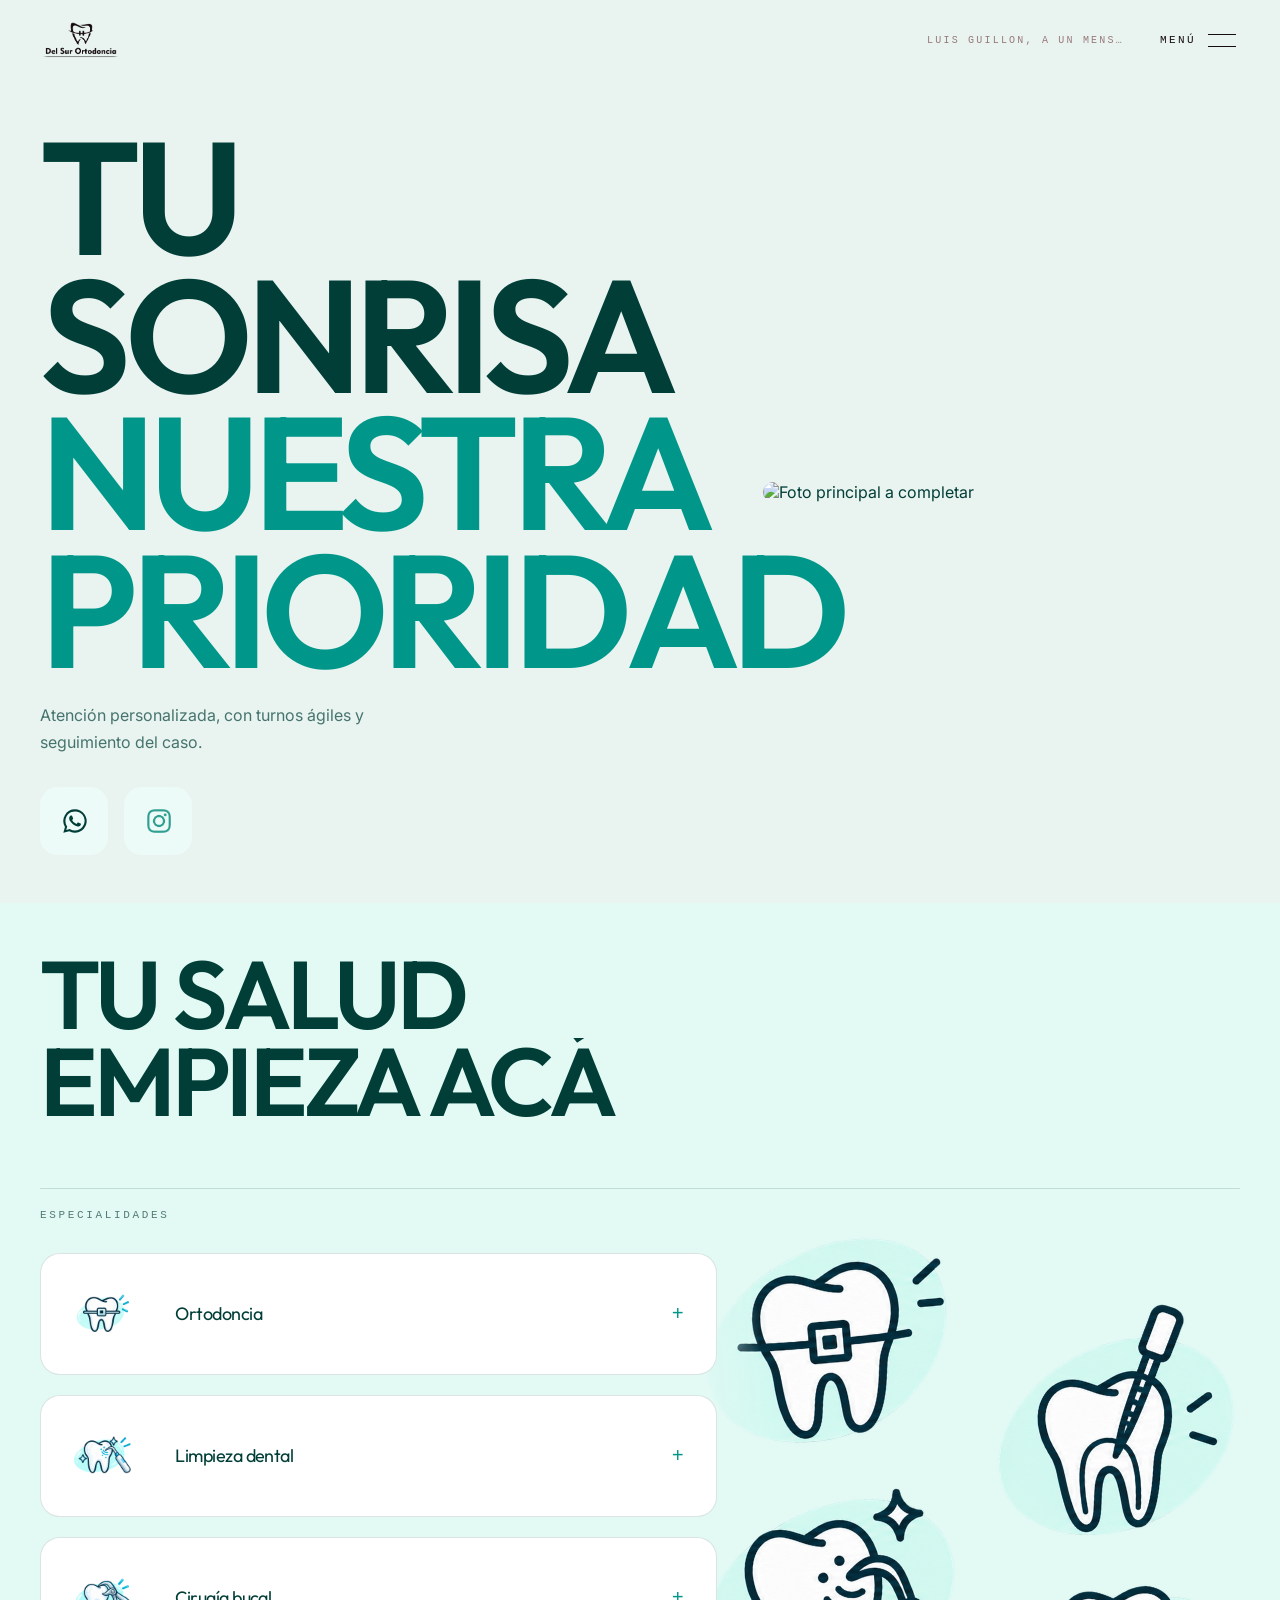
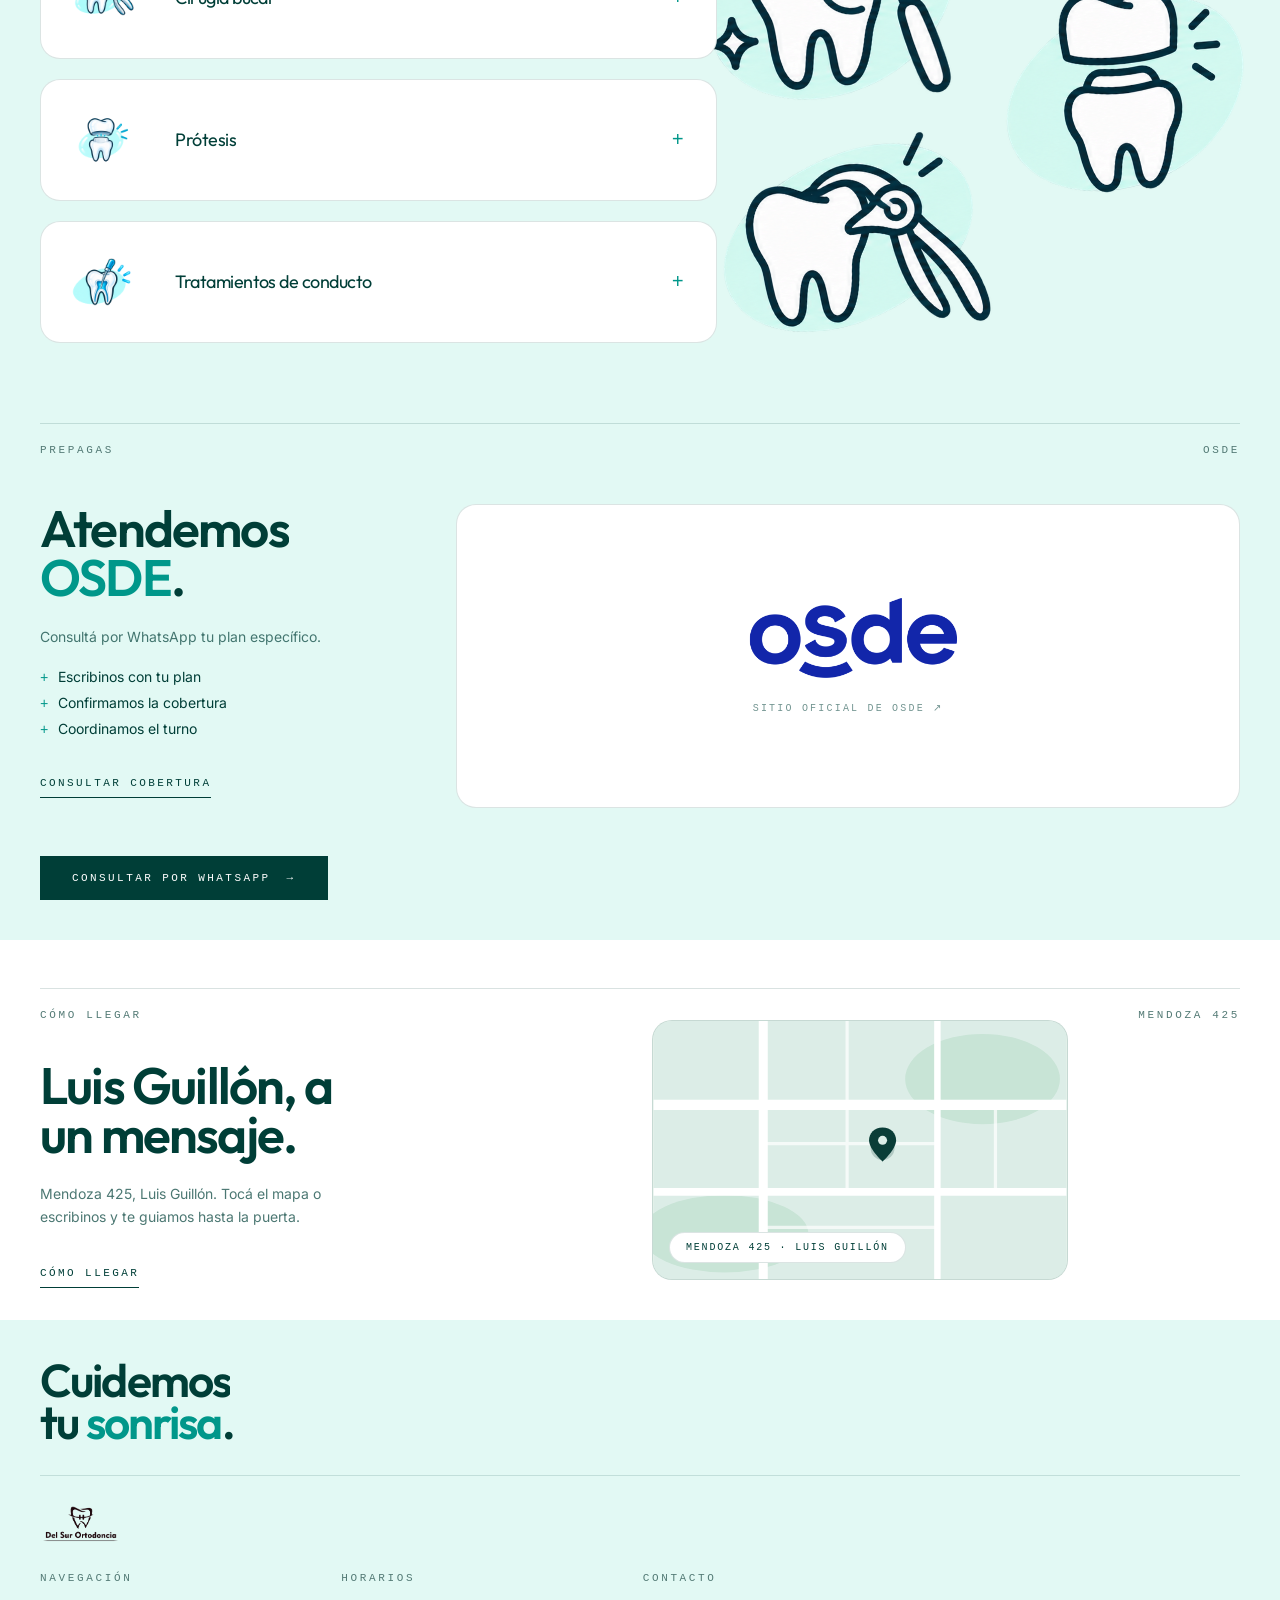
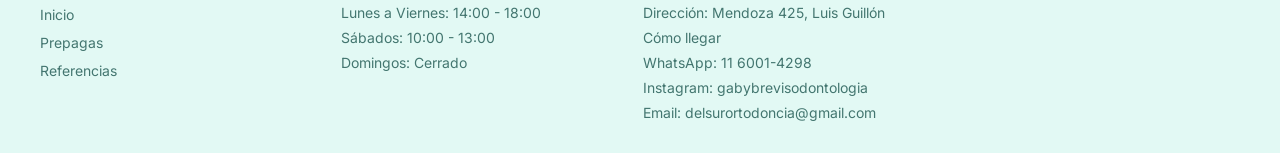
==== index.html @ 05bff057 "Celu" ====
<!doctype html>
<html lang="es">

<head>
  <meta charset="utf-8" />
  <meta name="viewport" content="width=device-width, initial-scale=1" />
  <title>Del Sur Ortodoncia — Centro odontológico</title>
  <meta name="description"
    content="Del Sur Ortodoncia: tratamientos, consultorio propio y turnos por WhatsApp. Atención con tiempos reales y seguimiento del caso." />
  <meta name="author" content="Del Sur Ortodoncia" />
  <meta property="og:type" content="website" />
  <meta property="og:title" content="Del Sur Ortodoncia — Centro odontológico" />
  <meta property="og:description"
    content="Del Sur Ortodoncia: tratamientos, consultorio propio y turnos por WhatsApp. Atención con tiempos reales y seguimiento del caso." />
  <meta name="twitter:card" content="summary_large_image" />
  <link rel="icon" href="favicon.ico" />
  <link rel="preconnect" href="https://fonts.googleapis.com" />
  <link rel="preconnect" href="https://fonts.gstatic.com" crossorigin />
  <link rel="stylesheet"
    href="https://fonts.googleapis.com/css2?family=Outfit:wght@400;500;600;700&family=Inter:wght@400;500&display=swap" />
  <link rel="stylesheet" href="css/base.css?v=6" />
  <link rel="stylesheet" href="css/utils.css" />
  <link rel="stylesheet" href="css/efectos.css" />
</head>

<body class="pagina-inicio">
  <div class="cortina" aria-hidden="true"></div>
  <header class="cabecera">
    <div class="contenedor">
      <a class="marca" href="index.html" aria-label="Inicio">
        <img src="logo.png" alt="Del Sur Ortodoncia"
          style="max-height: 48px; width: auto; max-width: 100%; object-fit: contain; mix-blend-mode: difference;">
      </a>
      <div class="cabecera-derecha">
        <span data-magnetic="0.35">
          <button type="button" class="boton-menu" data-menu-btn aria-expanded="false" aria-label="Abrir menú">
            <span data-menu-label>Menú</span>
            <span class="icono-menu" aria-hidden="true"><span></span><span></span></span>
          </button>
        </span>
      </div>
    </div>
  </header>

  <div class="menu">
    <div class="contenedor">
      <nav class="menu-lista">
        <span class="menu-fila"><a class="menu-enlace activo" href="index.html"><span class="menu-numero">1</span><span
              class="menu-texto titulo-grande">Inicio</span></a></span>
        <span class="menu-fila"><a class="menu-enlace" href="prepagas.html"><span class="menu-numero">2</span><span
              class="menu-texto titulo-grande">Prepagas</span></a></span>
        <span class="menu-fila"><a class="menu-enlace" href="referencias.html"><span class="menu-numero">3</span><span
              class="menu-texto titulo-grande">Referencias</span></a></span>
      </nav>
      <div class="menu-info">
        <p class="fuente-texto parrafo-chico opacidad-60" style="max-width:20rem">Del Sur Ortodoncia, atención
          odontológica y seguimiento del caso.</p>
        <p class="texto-mono-10 mayusculas opacidad-60" style="line-height:2">Dirección: Mendoza 425, Luis
          Guillón</p>
      </div>
    </div>
  </div>

  <main>
    <section class="fondo-claro relativo oculto-desborde relleno-arriba-32 relleno-abajo-24">
      <div class="contenedor">
        <div class="grilla espacio-10 med-columnas-12 peq-ac">
          <div class="med-cs-6" data-reveal data-delay="0.15">
            <h1 class="titulo-xl mayusculas">
              Tu sonrisa<br>
              <span class="texto-verde">nuestra prioridad</span>
            </h1>
            <p class="fuente-texto parrafo opacidad-70 margen-arriba-6" style="max-width:38ch">
              Atención personalizada, con turnos ágiles y seguimiento del caso.
            </p>
            <div class="margen-arriba-8 flexible espacio-4 peq-fila">
              <span>
                <a class="boton-icono"
                  href="https://wa.me/5491160014298?text=%C2%A1Hola%21%20Quiero%20pedir%20un%20turno." target="_blank"
                  rel="noopener noreferrer" aria-label="Turno por WhatsApp" data-tipeo="Turno por WhatsApp">
                  <span class="icono-wa" aria-hidden="true"><svg viewBox="0 0 24 24" aria-hidden="true">
                      <path
                        d="M12 2a10 10 0 0 0-8.6 15.1L2 22l5.05-1.32A10 10 0 1 0 12 2Zm0 18.2a8.2 8.2 0 0 1-4.18-1.15l-.3-.18-3 .79.8-2.93-.2-.3A8.2 8.2 0 1 1 12 20.2Zm4.59-6.15c-.25-.13-1.47-.72-1.7-.81-.23-.08-.4-.12-.56.13-.17.25-.64.81-.79.97-.14.17-.29.19-.54.06-.25-.12-1.05-.39-2-1.23-.74-.66-1.24-1.47-1.38-1.72-.15-.25-.02-.38.11-.51.11-.11.25-.29.38-.43.12-.15.16-.25.25-.42.08-.17.04-.31-.02-.43-.06-.13-.56-1.35-.77-1.85-.2-.48-.41-.42-.56-.43h-.48c-.17 0-.43.06-.66.31-.23.25-.87.85-.87 2.07 0 1.22.89 2.4 1.01 2.56.13.17 1.75 2.67 4.23 3.74.59.26 1.05.41 1.41.52.59.19 1.13.16 1.56.1.47-.07 1.47-.6 1.67-1.18.21-.58.21-1.07.14-1.18-.06-.1-.23-.16-.48-.29Z" />
                    </svg></span>
                  <span class="tipeo" aria-hidden="true"></span>
                </a>
              </span>
              <span>
                <a class="boton-icono boton-icono-claro" href="https://www.instagram.com/gabybrevisodontologia/"
                  target="_blank" rel="noopener noreferrer" aria-label="Ir a Instagram" data-tipeo="Ir a Instagram">
                  <img src="instagram.png" alt="" aria-hidden="true" width="32" height="32">
                  <span class="tipeo" aria-hidden="true"></span>
                </a>
              </span>
              <div class="botones-mobile">
                <a class="boton-mobile boton-mobile-solido"
                  href="https://wa.me/5491160014298?text=%C2%A1Hola%21%20Quiero%20pedir%20un%20turno." target="_blank"
                  rel="noopener noreferrer">Pedir turno por WhatsApp</a>
                <a class="boton-mobile boton-mobile-borde" href="https://www.instagram.com/gabybrevisodontologia/"
                  target="_blank" rel="noopener noreferrer">Ir a Instagram</a>
              </div>
            </div>
          </div>
          <div class="med-cs-5 med-ci-8" data-reveal data-delay="0.4">
            <img src="referencia1 - copia.jpg" alt="Foto principal a completar"
              style="width: 100%; border-radius: 20px; object-fit: cover;">
          </div>
        </div>
      </div>
    </section>


    <section id="pedir-turno" class="fondo-celeste relleno-abajo-4 relleno-arriba-20 med-ra-24 med-rb-8">
      <div class="contenedor">
        <h2 class="titulo-grande mayusculas" data-split data-delay="0.1" data-trigger="load"><span
            class="linea-mascara"><span data-line-inner>Tu salud</span></span><span class="linea-mascara"><span
              data-line-inner>empieza acá</span></span></h2>
        <div class="margen-arriba-16">
          <div class="cabecera-seccion">
            <span class="etiqueta">Especialidades</span>
          </div>
          <div class="envoltura-especialidades">
            <div class="grilla-tarjetas margen-arriba-8 med-columnas-1">
              <div class="tarjeta relleno-6" data-acordeon>
                <img class="icono-especialidad" src="especialidades/ortodoncia/ortodoncia.png" alt="Icono de ortodoncia" loading="lazy">
                <div class="contenido-especialidad">
                <div class="acordeon-cabeza">
                  <a href="https://wa.me/5491160014298?text=%C2%A1Hola%21%20Quiero%20pedir%20un%20turno%20por%20Ortodoncia."
                    target="_blank" rel="noopener noreferrer" class="fuente-titulo texto-grande"
                    style="text-decoration: none; color: inherit; flex-grow: 1;">Ortodoncia</a>
                  <button type="button" data-acordeon-btn aria-expanded="false"
                    style="background:none; border:none; padding:1rem; margin-right:-0.5rem; cursor:pointer;">
                    <span class="acordeon-signo" aria-hidden="true" style="font-size: 1.25rem;">+</span>
                  </button>
                </div>
                <div data-acordeon-cuerpo>
                  <p class="margen-arriba-2 fuente-texto parrafo-chico opacidad-60">Corrección de la posición dentaria
                    con seguimiento cercano.<span class="extra-pc"> Tratamientos para todas las edades, con controles periódicos.</span></p>
                  <div class="imagenes-especialidad">
                    <img src="especialidades/ortodoncia/ORTODONCIA1.png" alt="Ortodoncia 1" loading="lazy">
                    <img src="especialidades/ortodoncia/ORTODONCIA2.png" alt="Ortodoncia 2" loading="lazy">
                  </div>
                </div>
                </div>
              </div>
              <div class="tarjeta relleno-6" data-acordeon>
                <img class="icono-especialidad" src="especialidades/limpieza%20dental/limpieza.png" alt="Icono de limpieza dental" loading="lazy">
                <div class="contenido-especialidad">
                <div class="acordeon-cabeza">
                  <a href="https://wa.me/5491160014298?text=%C2%A1Hola%21%20Quiero%20pedir%20un%20turno%20por%20Limpieza%20dental."
                    target="_blank" rel="noopener noreferrer" class="fuente-titulo texto-grande"
                    style="text-decoration: none; color: inherit; flex-grow: 1;">Limpieza dental</a>
                  <button type="button" data-acordeon-btn aria-expanded="false"
                    style="background:none; border:none; padding:1rem; margin-right:-0.5rem; cursor:pointer;">
                    <span class="acordeon-signo" aria-hidden="true" style="font-size: 1.25rem;">+</span>
                  </button>
                </div>
                <div data-acordeon-cuerpo>
                  <p class="margen-arriba-2 fuente-texto parrafo-chico opacidad-60">Higiene profesional y prevención
                    para mantener piezas y encías sanas.<span class="extra-pc"> Recomendamos un control cada seis meses.</span></p>
                  <div class="imagenes-especialidad">
                    <img src="especialidades/limpieza%20dental/LIMPIEZA%20DENTAL1.png" alt="Limpieza dental 1" loading="lazy">
                    <img src="especialidades/limpieza%20dental/LIMPIEZA%20DENTAL2.png" alt="Limpieza dental 2" loading="lazy">
                  </div>
                </div>
                </div>
              </div>
              <div class="tarjeta relleno-6" data-acordeon>
                <img class="icono-especialidad" src="especialidades/cirugia%20bucal/cirugia.png" alt="Icono de cirugía bucal" loading="lazy">
                <div class="contenido-especialidad">
                <div class="acordeon-cabeza">
                  <a href="https://wa.me/5491160014298?text=%C2%A1Hola%21%20Quiero%20pedir%20un%20turno%20por%20Cirug%C3%ADa%20bucal."
                    target="_blank" rel="noopener noreferrer" class="fuente-titulo texto-grande"
                    style="text-decoration: none; color: inherit; flex-grow: 1;">Cirugía bucal</a>
                  <button type="button" data-acordeon-btn aria-expanded="false"
                    style="background:none; border:none; padding:1rem; margin-right:-0.5rem; cursor:pointer;">
                    <span class="acordeon-signo" aria-hidden="true" style="font-size: 1.25rem;">+</span>
                  </button>
                </div>
                <div data-acordeon-cuerpo>
                  <p class="margen-arriba-2 fuente-texto parrafo-chico opacidad-60">Extracciones y procedimientos
                    quirúrgicos con evaluación previa.<span class="extra-pc"> Te explicamos cada paso antes del procedimiento.</span></p>
                  <div class="imagenes-especialidad">
                    <img src="especialidades/cirugia%20bucal/EXTRACCION1.png" alt="Cirugía bucal 1" loading="lazy">
                    <img src="especialidades/cirugia%20bucal/EXTRACCION2.png" alt="Cirugía bucal 2" loading="lazy">
                  </div>
                </div>
                </div>
              </div>
              <div class="tarjeta relleno-6" data-acordeon>
                <img class="icono-especialidad" src="especialidades/protesis/protesis.png" alt="Icono de prótesis" loading="lazy">
                <div class="contenido-especialidad">
                <div class="acordeon-cabeza">
                  <a href="https://wa.me/5491160014298?text=%C2%A1Hola%21%20Quiero%20pedir%20un%20turno%20por%20Pr%C3%B3tesis."
                    target="_blank" rel="noopener noreferrer" class="fuente-titulo texto-grande"
                    style="text-decoration: none; color: inherit; flex-grow: 1;">Prótesis</a>
                  <button type="button" data-acordeon-btn aria-expanded="false"
                    style="background:none; border:none; padding:1rem; margin-right:-0.5rem; cursor:pointer;">
                    <span class="acordeon-signo" aria-hidden="true" style="font-size: 1.25rem;">+</span>
                  </button>
                </div>
                <div data-acordeon-cuerpo>
                  <p class="margen-arriba-2 fuente-texto parrafo-chico opacidad-60">Reposición de piezas ausentes para
                    recuperar función y estética.<span class="extra-pc"> Opciones fijas y removibles según tu caso.</span></p>
                  <div class="imagenes-especialidad">
                    <img src="especialidades/protesis/PROTESIS1.png" alt="Prótesis 1" loading="lazy">
                    <img src="especialidades/protesis/PROTESIS2.png" alt="Prótesis 2" loading="lazy">
                  </div>
                </div>
                </div>
              </div>
              <div class="tarjeta relleno-6" data-acordeon>
                <img class="icono-especialidad" src="especialidades/conducto/conducto.png" alt="Icono de tratamiento de conducto" loading="lazy">
                <div class="contenido-especialidad">
                <div class="acordeon-cabeza">
                  <a href="https://wa.me/5491160014298?text=%C2%A1Hola%21%20Quiero%20pedir%20un%20turno%20por%20Tratamiento%20de%20conducto."
                    target="_blank" rel="noopener noreferrer" class="fuente-titulo texto-grande"
                    style="text-decoration: none; color: inherit; flex-grow: 1;">Tratamientos de conducto</a>
                  <button type="button" data-acordeon-btn aria-expanded="false"
                    style="background:none; border:none; padding:1rem; margin-right:-0.5rem; cursor:pointer;">
                    <span class="acordeon-signo" aria-hidden="true" style="font-size: 1.25rem;">+</span>
                  </button>
                </div>
                <div data-acordeon-cuerpo>
                  <p class="margen-arriba-2 fuente-texto parrafo-chico opacidad-60">Tratamiento del conducto radicular
                    para conservar la pieza.<span class="extra-pc"> Diagnóstico y control posterior incluidos.</span></p>
                  <div class="imagenes-especialidad">
                    <img src="especialidades/conducto/CONDUCTO1.png" alt="Tratamiento de conducto 1" loading="lazy">
                    <img src="especialidades/conducto/CONDUCTO2.png" alt="Tratamiento de conducto 2" loading="lazy">
                  </div>
                </div>
                </div>
              </div>
            </div>
          
            <aside class="decor-especialidades" aria-hidden="true">
              <img class="decor-img decor-ortodoncia" src="especialidades/ortodoncia/ortodoncia3.png" alt="" loading="lazy">
              <img class="decor-img decor-conducto" src="especialidades/conducto/conducto3.png" alt="" loading="lazy">
              <img class="decor-img decor-limpieza" src="especialidades/limpieza%20dental/limpieza3.png" alt="" loading="lazy">
              <img class="decor-img decor-cirugia" src="especialidades/cirugia%20bucal/cirugia3.png" alt="" loading="lazy">
              <img class="decor-img decor-protesis" src="especialidades/protesis/protesis3.png" alt="" loading="lazy">
            </aside>
          </div>
        </div>
      </div>
    </section>

    <section class="fondo-celeste relleno-abajo-8 med-rb-8 relleno-arriba-8 med-ra-12 seccion-osde">
      <div class="contenedor">
        <div class="cabecera-seccion"><span class="etiqueta">Prepagas</span><span class="derecha etiqueta">OSDE</span>
        </div>
        <div class="grilla espacio-12 margen-arriba-12 med-columnas-12">
          <div class="med-cs-4">
            <div data-reveal data-y="40">
              <h2 class="titulo-mediano" data-palabras style="max-width:14ch">Atendemos <span
                  class="texto-verde">OSDE</span>.</h2>
              <p class="margen-arriba-6 fuente-texto parrafo-chico opacidad-70" style="max-width:38ch">Consultá por
                WhatsApp tu plan específico.</p>
              <ul class="lista-osde fuente-texto texto-chico">
                <li>Escribinos con tu plan</li>
                <li>Confirmamos la cobertura</li>
                <li>Coordinamos el turno</li>
              </ul>
              <div class="margen-arriba-8"><span data-magnetic="0.22"><a class="enlace-flecha"
                    href="prepagas.html">Consultar
                    cobertura</a></span></div>
            </div>
          </div>
          <div class="med-cs-8">
            <a class="tarjeta-osde" href="https://www.osde.com.ar" target="_blank" rel="noopener noreferrer"
              aria-label="Ir al sitio de OSDE"><img src="assets/logos/osde.png" alt="Logo de OSDE"
                loading="lazy" /><span class="leyenda">Sitio oficial de OSDE ↗</span></a>
          </div>
        </div>
        <div class="margen-arriba-12 solo-pc"><span data-magnetic="0.25"><a class="boton boton-solido"
              href="https://wa.me/5491160014298?text=%C2%A1Hola%21%20Quiero%20consultar%20si%20atienden%20mi%20prepaga%20en%20Del%20Sur%20Ortodoncia."
              target="_blank" rel="noopener noreferrer"><span class="relativo">Consultar por WhatsApp</span><span
                class="flecha">→</span></a></span></div>
      </div>
    </section>

    <section id="como-llegar" class="fondo-claro relleno-abajo-8 med-rb-8 relleno-arriba-8 med-ra-12">
      <div class="contenedor">
        <div class="cabecera-seccion"><span class="etiqueta">Cómo llegar</span><span class="derecha etiqueta">Mendoza
            425</span></div>
        <div class="grilla espacio-12 margen-arriba-10 med-columnas-12 alinear-centro">
          <div class="med-cs-4">
            <div data-reveal data-y="30">
              <h2 class="titulo-mediano" style="max-width:14ch">Luis Guillón, a un mensaje.</h2>
              <p class="margen-arriba-6 fuente-texto parrafo-chico opacidad-70" style="max-width:38ch">Mendoza 425, Luis
                Guillón. Tocá el mapa o escribinos y te guiamos hasta la puerta.</p>
              <div class="margen-arriba-8"><span data-magnetic="0.22"><a class="enlace-flecha"
                    href="https://www.google.com/maps/dir/?api=1&destination=Mendoza+425+Luis+Guill%C3%B3n+Buenos+Aires"
                    target="_blank" rel="noopener noreferrer">Cómo llegar</a></span></div>
            </div>
          </div>
          <div class="med-cs-8">
            <a class="mapa-dibujo"
              href="https://www.google.com/maps/dir/?api=1&destination=Mendoza+425+Luis+Guill%C3%B3n+Buenos+Aires"
              target="_blank" rel="noopener noreferrer" aria-label="Abrir cómo llegar en Google Maps">
              <svg viewBox="0 0 640 400" role="img" aria-hidden="true">
                <rect x="0" y="0" width="640" height="400" fill="#DCEDE7" />
                <ellipse cx="510" cy="90" rx="120" ry="70" fill="#C8E4D6" />
                <ellipse cx="110" cy="330" rx="130" ry="60" fill="#C8E4D6" />
                <path d="M0 130 H640" stroke="#FFFFFF" stroke-width="16" />
                <path d="M0 265 H640" stroke="#FFFFFF" stroke-width="12" />
                <path d="M170 0 V400" stroke="#FFFFFF" stroke-width="14" />
                <path d="M440 0 V400" stroke="#FFFFFF" stroke-width="10" />
                <path d="M300 130 V265 M170 190 H440 M170 320 H440 M300 0 V130 M530 130 V265" stroke="#FFFFFF"
                  stroke-width="5" opacity="0.7" />
                <circle cx="355" cy="197" r="26" fill="#0A3D37" opacity="0.12">
                  <animate attributeName="r" values="16;30" dur="2s" repeatCount="indefinite" />
                  <animate attributeName="opacity" values="0.25;0" dur="2s" repeatCount="indefinite" />
                </circle>
                <path d="M355 165c-13 0-21 9-21 20 0 14 21 33 21 33s21-19 21-33c0-11-8-20-21-20z" fill="#0A3D37" />
                <circle cx="355" cy="185" r="7" fill="#DCEDE7" />
              </svg>
              <span class="mapa-chip">Mendoza 425 · Luis Guillón</span>
            </a>
          </div>
        </div>
      </div>
    </section>

  </main>
  <footer class="fondo-celeste">
    <div class="contenedor relleno-vert-8 med-rv-10">
      <div>
        <h2 class="titulo-grande" data-palabras style="max-width:12ch">Cuidemos tu <span
            class="texto-verde">sonrisa</span>.</h2>
      </div>
      <div class="margen-arriba-20 flexible columna espacio-3 borde-arriba relleno-arriba-6 peq-fila peq-ac peq-je">
        <img src="logo.png" alt="Del Sur Ortodoncia"
          style="max-height: 48px; width: auto; max-width: 100%; object-fit: contain; mix-blend-mode: difference;">
      </div>
      <div class="grilla espacio-10 margen-arriba-10 med-columnas-3" style="max-width:54rem">
        <div>
          <p class="etiqueta">Navegación</p>
          <ul class="margen-arriba-5 separacion-y-2">
            <li><a class="fuente-texto texto-chico opacidad-70" href="index.html">Inicio</a></li>
            <li><a class="fuente-texto texto-chico opacidad-70" href="prepagas.html">Prepagas</a></li>
            <li><a class="fuente-texto texto-chico opacidad-70" href="referencias.html">Referencias</a></li>
          </ul>
        </div>
        <div>
          <p class="etiqueta">Horarios</p>
          <ul class="margen-arriba-5 separacion-y-2 fuente-texto texto-chico opacidad-70">
            <li>Lunes a Viernes: 14:00 - 18:00</li>
            <li>Sábados: 10:00 - 13:00</li>
            <li>Domingos: Cerrado</li>
          </ul>
        </div>
        <div>
          <p class="etiqueta">Contacto</p>
          <ul class="margen-arriba-5 separacion-y-2 fuente-texto texto-chico opacidad-70">
            <li>Dirección: Mendoza 425, Luis Guillón</li>
            <li><a href="#como-llegar">Cómo llegar</a></li>
            <li>WhatsApp: <a href="https://wa.me/5491160014298" target="_blank" rel="noopener noreferrer">11
                6001-4298</a></li>
            <li>Instagram: <a href="https://www.instagram.com/gabybrevisodontologia/" target="_blank"
                rel="noopener noreferrer">gabybrevisodontologia</a></li>
            <li>Email: delsurortodoncia@gmail.com</li>
          </ul>
        </div>
      </div>
    </div>
  </footer>
  <script src="js/site.js?v=3" defer></script>
  <script src="js/efectos.js?v=2" defer></script>
</body>

</html>
---- css/base.css ----
:root {
  --ink: oklch(0.32 0.07 185);
  --ink-soft: oklch(0.43 0.06 185);
  --bone: oklch(1 0 0);
  --bone-deep: oklch(0.955 0.02 180);
  --stone: oklch(0.55 0.045 185);
  --mint: oklch(0.6 0.12 185);
  --clay: oklch(0.66 0.1 185);
  --sky: oklch(0.965 0.025 180);
  --sky-deep: oklch(0.915 0.05 182);
  --line: oklch(0.32 0.07 185 / 0.14);
  --line-invert: oklch(0.32 0.07 185 / 0.1);
  --background: var(--bone);
  --foreground: var(--ink);

  --font-display: "Outfit", ui-sans-serif, system-ui, sans-serif;
  --font-sans: "Inter", ui-sans-serif, system-ui, sans-serif;
  --font-mono: ui-monospace, monospace;
  --ease-out-expo: cubic-bezier(0.16, 1, 0.3, 1);
}

.pagina-prepagas {
  --ink: oklch(0.32 0.08 300);
  --ink-soft: oklch(0.43 0.07 300);
  --bone-deep: oklch(0.955 0.02 305);
  --stone: oklch(0.55 0.06 300);
  --mint: oklch(0.65 0.18 350);
  --clay: oklch(0.7 0.12 330);
  --sky: oklch(0.94 0.045 305);
  --sky-deep: oklch(0.88 0.07 305);
  --line: oklch(0.32 0.08 300 / 0.14);
  --line-invert: oklch(0.32 0.08 300 / 0.1);
  --background: var(--bone);
  --foreground: var(--ink);
}

.pagina-prepagas .velo {
  background: oklch(0.4 0.08 310);
}

.pagina-referencias {
  --ink: oklch(0.32 0.08 280);
  --ink-soft: oklch(0.43 0.07 280);
  --bone-deep: oklch(0.955 0.02 280);
  --stone: oklch(0.55 0.06 280);
  --mint: oklch(0.60 0.17 275);
  --clay: oklch(0.68 0.12 300);
  --sky: oklch(0.93 0.05 280);
  --sky-deep: oklch(0.86 0.08 278);
  --line: oklch(0.32 0.08 280 / 0.14);
  --line-invert: oklch(0.32 0.08 280 / 0.1);
  --background: var(--bone);
  --foreground: var(--ink);
}

.pagina-referencias .velo {
  background: oklch(0.4 0.09 280);
}

.vitrina {
  max-width: 52rem;
  margin-inline: auto;
}

.pestanas {
  display: flex;
  align-items: center;
  gap: 0.5rem;
  flex-wrap: wrap;
}

.pestana {
  display: inline-flex;
  align-items: baseline;
  gap: 0.6rem;
  border: 1px solid var(--line);
  border-radius: 999px;
  background: transparent;
  color: inherit;
  padding: 0.7rem 1.2rem;
  font-family: var(--font-mono);
  font-size: 11px;
  text-transform: uppercase;
  letter-spacing: 0.18em;
  transition:
    background-color 0.4s var(--ease-out-expo),
    color 0.4s var(--ease-out-expo);
}

.pestana-num {
  font-size: 10px;
  opacity: 0.55;
}

.pestana.activa {
  background: var(--ink);
  border-color: var(--ink);
  color: var(--bone);
}

.vitrina-cuenta {
  margin-left: auto;
  font-family: var(--font-mono);
  font-size: 10px;
  letter-spacing: 0.22em;
  opacity: 0.55;
}

.marco-vitrina {
  display: grid;
  margin-top: 1.25rem;
  border: 1px solid var(--line);
  border-radius: 1.25rem;
  overflow: hidden;
  background: var(--bone);
}

.foto-vitrina {
  grid-area: 1 / 1;
  margin: 0;
  opacity: 0;
  visibility: hidden;
  transform: scale(0.985);
  transition:
    opacity 0.55s var(--ease-out-expo),
    transform 0.55s var(--ease-out-expo),
    visibility 0s linear 0.55s;
}

.foto-vitrina.activa {
  opacity: 1;
  visibility: visible;
  transform: none;
  transition:
    opacity 0.55s var(--ease-out-expo),
    transform 0.55s var(--ease-out-expo);
}

.foto-vitrina img {
  display: block;
  width: 100%;
  height: auto;
}

.mapa {
  width: 100%;
  aspect-ratio: 16 / 10;
  border: 1px solid var(--line);
  border-radius: 1.25rem;
  filter: saturate(0.75);
}

*,
*::before,
*::after {
  box-sizing: border-box;
  border: 0 solid var(--line);
}

html {
  -webkit-font-smoothing: antialiased;
  text-rendering: optimizeLegibility;
}

body {
  margin: 0;
  background-color: var(--background);
  color: var(--foreground);
  font-family: var(--font-sans);
  overflow-x: hidden;
}

img {
  display: block;
  max-width: 100%;
}

a {
  color: inherit;
  text-decoration: none;
}

button {
  font: inherit;
  color: inherit;
  background: none;
  cursor: pointer;
}

ul {
  list-style: none;
  margin: 0;
  padding: 0;
}

p,
h1,
h2,
h3,
dl,
dd {
  margin: 0;
}

::selection {
  background: var(--sky-deep);
  color: var(--ink);
}

h1,
h2,
h3 {
  font-family: var(--font-display);
  font-weight: 600;
  letter-spacing: -0.035em;
  line-height: 0.92;
  text-wrap: balance;
}


.fondo-celeste {
  background-color: var(--sky);
  color: var(--ink);
}

.fondo-claro {
  background-color: var(--bone);
  color: var(--ink);
}

.contenedor {
  width: 100%;
  margin-inline: auto;
  max-width: 100rem;
  padding-inline: 1.25rem;
}

@media (width >=48rem) {
  .contenedor {
    padding-inline: 2.5rem;
  }
}

@media (width >=90rem) {
  .contenedor {
    padding-inline: 4rem;
  }
}

.etiqueta {
  font-family: var(--font-mono);
  font-size: 0.6875rem;
  text-transform: uppercase;
  letter-spacing: 0.24em;
  color: var(--stone);
}

.titulo-xl {
  font-family: var(--font-display);
  font-weight: 600;
  letter-spacing: -0.045em;
  line-height: 0.86;
  font-size: clamp(3rem, 12.5vw, 15rem);
}

.titulo-grande {
  font-family: var(--font-display);
  font-weight: 600;
  letter-spacing: -0.04em;
  line-height: 0.9;
  font-size: clamp(2.5rem, 7.5vw, 7rem);
}

.titulo-mediano {
  font-family: var(--font-display);
  font-weight: 600;
  letter-spacing: -0.035em;
  line-height: 0.95;
  font-size: clamp(1.875rem, 4vw, 3.5rem);
}

.linea-mascara {
  display: block;
  overflow: hidden;
}

.mayusculas {
  text-transform: uppercase;
}

.texto-verde {
  color: var(--mint);
}

.texto-arcilla {
  color: var(--clay);
}

.texto-gris {
  color: var(--stone);
}

.fuente-titulo {
  font-family: var(--font-display);
  letter-spacing: -0.03em;
}

.fuente-texto {
  font-family: var(--font-sans);
}

.fuente-mono {
  font-family: var(--font-mono);
}

.texto-mono-10 {
  font-family: var(--font-mono);
  font-size: 10px;
  letter-spacing: 0.22em;
}

.texto-mono-11 {
  font-family: var(--font-mono);
  font-size: 11px;
  letter-spacing: 0.2em;
}

.mayusculas {
  text-transform: uppercase;
}

.parrafo {
  font-size: 1rem;
  line-height: 1.65;
}

.parrafo-chico {
  font-size: 0.875rem;
  line-height: 1.65;
}

.borde-arriba {
  border-top-width: 1px;
}

.borde-abajo {
  border-bottom-width: 1px;
}

.borde-vertical {
  border-top-width: 1px;
  border-bottom-width: 1px;
}

.borde-actual {
  border-color: currentColor;
}

.borde-suave {
  border-color: color-mix(in oklab, currentColor 15%, transparent);
}


[data-reveal] {
  opacity: 0;
  transform: translateY(var(--reveal-y, 28px));
  transition:
    opacity 1s var(--ease-out-expo),
    transform 1s var(--ease-out-expo);
  transition-delay: var(--reveal-delay, 0s);
}

[data-reveal].animado {
  opacity: 1;
  transform: translateY(0);
}

[data-line-inner] {
  display: block;
  transform: translateY(105%);
  opacity: 0;
  will-change: transform;
  transition:
    transform 1.15s var(--ease-out-expo),
    opacity 1.15s var(--ease-out-expo);
  transition-delay: var(--line-delay, 0s);
}

[data-line-inner].animado {
  transform: translateY(0);
  opacity: 1;
}

[data-parallax] {
  position: relative;
  overflow: hidden;
  clip-path: inset(14% 0% 14% 0%);
  transition: clip-path 1.4s var(--ease-out-expo);
}

[data-parallax].animado {
  clip-path: inset(0% 0% 0% 0%);
}

[data-parallax] img {
  height: 100%;
  width: 100%;
  object-fit: cover;
  transform: scale(1.12);
  will-change: transform;
}

[data-magnetic] {
  display: inline-block;
  will-change: transform;
}

@keyframes cc-marquee {
  from {
    transform: translate3d(0, 0, 0);
  }

  to {
    transform: translate3d(-50%, 0, 0);
  }
}


.cabecera {
  position: fixed;
  inset-inline: 0;
  top: 0;
  z-index: 160;
  mix-blend-mode: difference;
  color: #fff;
}

.cabecera .contenedor {
  display: flex;
  height: 5rem;
  align-items: center;
  justify-content: space-between;
  color: #fff;
}

.marca {
  display: flex;
  align-items: baseline;
  gap: 0.75rem;
}

.marca-logo {
  font-family: var(--font-display);
  font-size: 1.65rem;
  font-weight: 600;
  letter-spacing: -0.05em;
}

.marca-subtexto {
  display: none;
  font-family: var(--font-mono);
  font-size: 10px;
  text-transform: uppercase;
  letter-spacing: 0.28em;
  opacity: 0.6;
}

@media (width >=40rem) {
  .marca-subtexto {
    display: block;
  }
}

.cabecera-derecha {
  display: flex;
  align-items: center;
  gap: 2rem;
}

.pagina-actual {
  display: none;
  font-family: var(--font-mono);
  font-size: 10px;
  text-transform: uppercase;
  letter-spacing: 0.28em;
  opacity: 0.6;
}

@media (width >=48rem) {
  .pagina-actual {
    display: block;
  }
}

.boton-menu {
  display: flex;
  height: 2.75rem;
  align-items: center;
  gap: 0.75rem;
  padding-inline: 0.25rem;
  font-family: var(--font-mono);
  font-size: 11px;
  text-transform: uppercase;
  letter-spacing: 0.22em;
}

.icono-menu {
  position: relative;
  display: block;
  height: 0.75rem;
  width: 1.75rem;
}

.icono-menu span {
  position: absolute;
  left: 0;
  display: block;
  height: 1px;
  width: 100%;
  background: currentColor;
  transition: transform 0.5s var(--ease-out-expo);
}

.icono-menu span:nth-child(1) {
  top: 0;
}

.icono-menu span:nth-child(2) {
  top: 0.75rem;
}

.abierto .icono-menu span:nth-child(1) {
  top: 0.375rem;
  transform: rotate(45deg);
}

.abierto .icono-menu span:nth-child(2) {
  top: 0.375rem;
  transform: rotate(-45deg);
}

.menu {
  position: fixed;
  inset: 0;
  z-index: 155;
  display: none;
  background: transparent;
  pointer-events: none;
}

.menu.visible {
  display: block;
  pointer-events: auto;
}

.menu::before {
  content: "";
  position: absolute;
  inset: 0;
  background: color-mix(in oklab, var(--ink) 28%, transparent);
  backdrop-filter: blur(10px);
  -webkit-backdrop-filter: blur(10px);
  opacity: 0;
  transition: opacity 0.45s ease;
}

.menu.abierto::before {
  opacity: 1;
}

.menu>.contenedor {
  position: relative;
  display: flex;
  height: auto;
  max-height: 78vh;
  overflow: auto;
  flex-direction: column;
  justify-content: flex-start;
  background: var(--bone);
  color: var(--ink);
  border-bottom: 1px solid var(--line);
  border-bottom-left-radius: 1.25rem;
  border-bottom-right-radius: 1.25rem;
  box-shadow: 0 30px 60px -30px oklch(0.32 0.07 185 / 0.25);
  padding-top: 5.25rem;
  padding-bottom: 1.5rem;
  transform: translateY(-102%);
  transition: transform 0.6s cubic-bezier(0.87, 0, 0.13, 1);
}

.menu.abierto>.contenedor {
  transform: translateY(0);
}

.menu-lista {
  display: flex;
  flex-direction: column;
  border-bottom-width: 1px;
}

.menu-fila {
  display: block;
  overflow: hidden;
}

.menu-fila:not(:last-child) {
  border-bottom-width: 1px;
}

.menu-enlace {
  display: flex;
  align-items: baseline;
  gap: 1.25rem;
  padding-block: 0.6rem;
  transform: translateY(40%);
  opacity: 0;
  transition:
    transform 0.6s var(--ease-out-expo),
    opacity 0.6s var(--ease-out-expo);
  transition-delay: var(--nav-delay, 0s);
}

@media (width >=48rem) {
  .menu>.contenedor {
    display: grid;
    grid-template-columns: 1.1fr 0.9fr;
    gap: 1rem 3rem;
    align-items: stretch;
    max-height: min(68vh, 30rem);
    padding-top: 6rem;
    padding-bottom: 2rem;
  }

  .menu-enlace {
    gap: 1.5rem;
    padding-block: 0.65rem;
  }
}

.menu.abierto .menu-enlace {
  transform: translateY(0);
  opacity: 1;
}

.menu-numero {
  font-family: var(--font-mono);
  font-size: 10px;
  letter-spacing: 0.22em;
  color: var(--mint);
}

.menu-lista .menu-texto {
  font-size: clamp(1.5rem, 3vw, 2.25rem);
  line-height: 1;
  opacity: 0.55;
  transition:
    opacity 0.5s var(--ease-out-expo),
    transform 0.5s var(--ease-out-expo);
}

.menu-enlace:hover .menu-texto {
  opacity: 1;
  transform: translateX(0.5rem);
}

.menu-enlace.activo .menu-texto {
  opacity: 1;
}

.menu-aqui {
  display: none;
  margin-left: auto;
  font-family: var(--font-mono);
  font-size: 10px;
  text-transform: uppercase;
  letter-spacing: 0.22em;
  color: var(--mint);
}

@media (width >=48rem) {
  .menu-aqui {
    display: block;
  }
}

.menu-info {
  display: grid;
  gap: 1rem;
  border-top-width: 1px;
  margin-top: 0.75rem;
  padding-top: 0.75rem;
  opacity: 0;
  transition: opacity 0.5s linear 0.35s;
}

.menu.abierto .menu-info {
  opacity: 1;
}

@media (width >=48rem) {
  .menu-info {
    grid-template-columns: 1fr;
    align-content: center;
    border-top-width: 0;
    border-left-width: 1px;
    margin-top: 0;
    padding-top: 0;
    padding-left: 2rem;
  }
}


.boton {
  position: relative;
  display: inline-flex;
  align-items: center;
  gap: 1rem;
  overflow: hidden;
  padding: 1rem 2rem;
  font-family: var(--font-mono);
  font-size: 11px;
  text-transform: uppercase;
  letter-spacing: 0.22em;
}

.boton .flecha {
  position: relative;
  transition: transform 0.5s var(--ease-out-expo);
}

.boton:hover .flecha {
  transform: translateX(0.375rem);
}

.boton-solido {
  background: var(--ink);
  color: var(--bone);
}

.boton-borde {
  border-width: 1px;
  color: var(--ink);
  transition: background-color 0.4s var(--ease-out-expo);
}

.boton-borde:hover {
  background: var(--sky);
}

.boton-icono {
  display: inline-flex;
  align-items: center;
  justify-content: center;
  gap: 0.75rem;
  padding: 0.75rem;
  min-width: 68px;
  min-height: 68px;
  box-sizing: border-box;
  color: var(--ink);
}

.boton-icono .tipeo:empty {
  display: none;
}


.boton-icono-claro {
  color: var(--mint);
}

/* CSS correcto: base.css. Icono 24x24 centrado en el recuadro celeste. */
.icono-wa {
  display: inline-flex;
  align-items: center;
  justify-content: center;
  flex: none;
  width: 32px;
  height: 32px;
  margin: 0;
  padding-left: 2px;
  box-sizing: border-box;
  overflow: visible;
  color: inherit;
}

.icono-wa svg {
  display: block;
  width: 28px;
  height: 28px;
  max-width: none;
}

.icono-wa path {
  fill: currentColor;
}

.boton-icono img {
  display: block;
  width: 28px;
  height: 28px;
  margin: 0;
  margin-left: 2px;
  object-fit: contain;
}

.botones-mobile {
  display: none;
}

@media (width >=48rem) {
  .boton-icono {
    background: color-mix(in oklab, var(--sky) 65%, var(--bone));
    border-radius: 1.1rem;
  }
}

@media (max-width: 47.99rem) {
  .boton-icono {
    display: none;
  }

  .botones-mobile {
    display: flex;
    flex-direction: column;
    gap: 0.75rem;
  }

  .boton-mobile {
    display: inline-flex;
    align-items: center;
    justify-content: center;
    padding: 1rem 1.5rem;
    border-radius: 999px;
    font-family: var(--font-mono);
    font-size: 11px;
    text-transform: uppercase;
    letter-spacing: 0.18em;
    text-align: center;
  }

  .boton-mobile-solido {
    background: var(--ink);
    color: var(--bone);
  }

  .boton-mobile-borde {
    border: 1px solid color-mix(in oklab, var(--ink) 35%, transparent);
    color: var(--ink);
  }
}

.boton-icono .tipeo {
  font-family: var(--font-mono);
  font-size: 11px;
  text-transform: uppercase;
  letter-spacing: 0.22em;
  white-space: nowrap;
}

.boton-icono .tipeo.con-cursor::after {
  content: "▍";
  margin-left: 1px;
}

.boton-icono .tipeo.escribiendo::after {
  animation: none;
  opacity: 1;
}

.boton-icono .tipeo.completo::after {
  animation: parpadeo 1s steps(1) infinite;
}

@keyframes parpadeo {
  50% {
    opacity: 0;
  }
}

.enlace-flecha {
  display: inline-flex;
  align-items: center;
  gap: 1rem;
  border-bottom-width: 1px;
  border-color: currentColor;
  padding-bottom: 0.5rem;
  font-family: var(--font-mono);
  font-size: 11px;
  text-transform: uppercase;
  letter-spacing: 0.22em;
}

.enlace-flecha .barra {
  display: inline-block;
  height: 1px;
  width: 2.5rem;
  background: currentColor;
  transition: width 0.5s var(--ease-out-expo);
}

.enlace-flecha:hover .barra {
  width: 4rem;
}


.grilla-coberturas {
  display: grid;
  grid-template-columns: repeat(2, minmax(0, 1fr));
  border-left-width: 1px;
  border-top-width: 1px;
}

@media (width >=40rem) {
  .grilla-coberturas {
    grid-template-columns: repeat(3, minmax(0, 1fr));
  }
}

@media (width >=64rem) {
  .grilla-coberturas {
    grid-template-columns: repeat(4, minmax(0, 1fr));
  }
}

.celda-cobertura {
  position: relative;
  display: grid;
  place-items: center;
  border-bottom-width: 1px;
  border-right-width: 1px;
  padding-inline: 1.5rem;
  height: 7rem;
  background: var(--bone);
  transition: background-color 0.5s var(--ease-out-expo);
}

.grilla-gde .celda-cobertura {
  height: 8rem;
}

a.celda-cobertura:hover {
  background: var(--sky);
}

.celda-cobertura img {
  width: auto;
  max-height: 3rem;
  max-width: 76%;
  object-fit: contain;
  transition: transform 0.5s var(--ease-out-expo);
}

.grilla-gde .celda-cobertura img {
  max-height: 3.5rem;
  max-width: 72%;
}

a.celda-cobertura:hover img {
  transform: translateY(-0.25rem);
}

.celda-cobertura .externo {
  position: absolute;
  bottom: 0.75rem;
  right: 1rem;
  opacity: 0;
  transition: opacity 0.3s linear;
}

a.celda-cobertura:hover .externo {
  opacity: 0.6;
}

.mas-coberturas {
  font-family: var(--font-display);
  letter-spacing: -0.03em;
  color: var(--stone);
  font-size: 1.25rem;
}

.grilla-gde .mas-coberturas {
  font-size: 1.5rem;
}

.tarjeta-osde {
  position: relative;
  display: flex;
  flex-direction: column;
  align-items: center;
  justify-content: center;
  gap: 1.5rem;
  height: 100%;
  min-height: 19rem;
  background: var(--bone);
  border: 1px solid var(--line);
  border-radius: 1.25rem;
  padding: clamp(2rem, 4vw, 3.5rem);
  text-align: center;
  transition:
    transform 0.5s var(--ease-out-expo),
    box-shadow 0.5s var(--ease-out-expo);
}

.tarjeta-osde:hover {
  transform: translateY(-0.25rem);
  box-shadow: 0 24px 50px -30px oklch(0.32 0.07 185 / 0.35);
}

.tarjeta-osde img {
  width: min(100%, 15rem);
  height: auto;
  max-height: 5rem;
  object-fit: contain;
}

.tarjeta-osde .leyenda {
  font-family: var(--font-mono);
  font-size: 10px;
  text-transform: uppercase;
  letter-spacing: 0.22em;
  opacity: 0.55;
}

.pagina-prepagas .tarjeta-osde img {
  width: min(100%, 11rem);
}

.pagina-prepagas .tarjeta-osde {
  min-height: 0;
  width: 100%;
  max-width: 28rem;
  margin-inline: auto;
  padding: 2rem clamp(1.5rem, 3vw, 2.5rem);
  gap: 1rem;
  justify-content: flex-start;
}

@media (width >=48rem) {
  .pagina-prepagas .seccion-cobertura .tarjeta-osde {
    margin-top: -2.5rem;
  }
}

.lista-osde {
  margin: 1.25rem 0 0;
  padding: 0;
  display: grid;
  gap: 0.5rem;
}

.lista-osde li {
  display: flex;
  gap: 0.6rem;
  align-items: baseline;
}

.lista-osde li::before {
  content: "+";
  font-family: var(--font-mono);
  color: var(--mint);
}

/* Hero inicio: fondo verdecito clarito plano, sin blur / aurora */
.pagina-inicio main>section:first-child {
  background: #E9F3EF;
}

.pagina-inicio main>section:first-child .aurora {
  display: none !important;
}

.pagina-inicio main>section:first-child.heroe-oscuro {
  background: #0A1A2E;
  color: var(--bone);
  --foreground: var(--bone);
}

.heroe-oscuro {
  background: #0A1A2E;
  color: var(--bone);
  --foreground: var(--bone);
}

.heroe-oscuro .aurora {
  display: none;
}

.heroe-oscuro .boton-icono {
  color: var(--bone);
}

.heroe-oscuro .boton-icono-claro {
  color: var(--mint);
}

.heroe-oscuro .icono-wa path {
  fill: var(--bone);
}

.heroe-oscuro .boton-mobile-solido {
  background: var(--bone);
  color: var(--ink);
}

.heroe-oscuro .boton-mobile-borde {
  border-color: color-mix(in oklab, var(--bone) 40%, transparent);
  color: var(--bone);
}

.mapa-dibujo {
  position: relative;
  display: block;
  border: 1px solid var(--line);
  border-radius: 1.25rem;
  overflow: hidden;
  background: #E6F2EC;
  aspect-ratio: 16 / 10;
  transition: transform 0.5s var(--ease-out-expo), box-shadow 0.5s var(--ease-out-expo);
}

.mapa-dibujo:hover {
  transform: translateY(-0.25rem);
  box-shadow: 0 24px 50px -30px oklch(0.32 0.07 185 / 0.35);
}

.mapa-dibujo svg {
  display: block;
  width: 100%;
  height: 100%;
}

.mapa-chip {
  position: absolute;
  left: 1rem;
  bottom: 1rem;
  display: inline-flex;
  align-items: center;
  gap: 0.6rem;
  font-family: var(--font-mono);
  font-size: 10px;
  text-transform: uppercase;
  letter-spacing: 0.18em;
  color: var(--ink);
  background: var(--bone);
  border: 1px solid var(--line);
  border-radius: 999px;
  padding: 0.55rem 1rem;
}

.mapa-chip-dir {
  position: absolute;
  left: 1rem;
  top: 1rem;
  font-family: var(--font-mono);
  font-size: 10px;
  text-transform: uppercase;
  letter-spacing: 0.18em;
  color: var(--ink);
  background: color-mix(in oklab, var(--bone) 88%, transparent);
  backdrop-filter: blur(6px);
  border: 1px solid var(--line);
  border-radius: 999px;
  padding: 0.55rem 1rem;
}

@media (width >=48rem) {
  #como-llegar .med-cs-8 {
    display: flex;
    justify-content: center;
    align-items: center;
  }

  #como-llegar .mapa-dibujo {
    width: min(100%, 26rem);
    margin-left: 1.5rem;
    margin-top: -50px;
  }
}

@keyframes mapa-pulso {
  0% {
    transform: scale(0.6);
    opacity: 0.7;
  }

  100% {
    transform: scale(2.2);
    opacity: 0;
  }
}

.grilla-tarjetas .tarjeta-paso {
  padding: 1.75rem;
}

@media (max-width: 47.99rem) {
  .pagina-inicio .seccion-osde {
    text-align: center;
  }

  .pagina-inicio .seccion-osde h2 {
    margin-inline: auto;
  }

  .pagina-inicio .seccion-osde .lista-osde {
    display: none;
  }

  .pagina-inicio .seccion-osde .tarjeta-osde {
    max-width: 24rem;
    margin-inline: auto;
    min-height: 0;
  }

  .pagina-inicio .seccion-osde .solo-pc {
    display: none;
  }

  .pagina-prepagas .seccion-cobertura {
    text-align: center;
  }

  .pagina-prepagas .seccion-cobertura h2 {
    margin-inline: auto;
  }

  .pagina-prepagas .seccion-cobertura .tarjeta-osde {
    max-width: 24rem;
    margin-inline: auto;
    min-height: 0;
  }

  .pagina-prepagas .grilla-tarjetas .tarjeta-paso {
    padding: 1rem;
  }

  .pagina-prepagas .grilla-tarjetas .tarjeta-paso .texto-5xl {
    display: none;
  }

  .pagina-prepagas .grilla-tarjetas .tarjeta-paso h2 {
    margin-top: 0;
  }
}


.fila-indice {
  display: grid;
  grid-template-columns: repeat(12, minmax(0, 1fr));
  align-items: baseline;
  gap: 1rem;
  border-bottom-width: 1px;
  padding-block: 1.5rem;
  transition: color 0.5s var(--ease-out-expo);
}

.fila-indice:hover {
  color: var(--clay);
}

.fila-indice .nombre-indice {
  transition: transform 0.5s var(--ease-out-expo);
}

.fila-indice:hover .nombre-indice {
  transform: translateX(0.75rem);
}

.grilla-tarjetas {
  display: grid;
  gap: 1px;
  background: var(--line);
}

.tarjeta {
  background: var(--bone);
  transition:
    background-color 0.5s var(--ease-out-expo),
    color 0.5s var(--ease-out-expo);
}

.tarjeta-hover:hover {
  background: var(--ink);
  color: var(--bone);
}

.cabecera-seccion {
  display: flex;
  align-items: center;
  gap: 1.5rem;
  border-top-width: 1px;
  border-color: color-mix(in oklab, currentColor 15%, transparent);
  padding-top: 1.25rem;
}

.cabecera-seccion .derecha {
  margin-left: auto;
}

.divisor>*+* {
  border-top-width: 1px;
}


.cortina {
  position: fixed;
  inset: 0;
  z-index: 150;
  display: none;
  background: var(--sky-deep);
  clip-path: inset(100% 0% 0% 0%);
}

.cortina.activo {
  display: block;
}

@media (prefers-reduced-motion: reduce) {

  *,
  *::before,
  *::after {
    transition-duration: 0.01ms !important;
    animation-duration: 0.01ms !important;
  }

  [data-reveal],
  [data-line-inner] {
    opacity: 1;
    transform: none;
  }

  [data-parallax] {
    clip-path: inset(0% 0% 0% 0%);
  }
}


.tarjeta-equipo {
  position: relative;
  display: flex;
  flex-direction: column;
  justify-content: space-between;
  min-height: 26rem;
  padding: 2rem;
  background: var(--sky);
  overflow: hidden;
  transition: background-color 0.5s var(--ease-out-expo);
}

.tarjeta-equipo:hover {
  background: var(--bone);
}

.eq-arr {
  display: flex;
  align-items: baseline;
  justify-content: space-between;
  gap: 1rem;
}

.eq-num {
  font-family: var(--font-display);
  font-weight: 600;
  font-size: clamp(6rem, 12vw, 10rem);
  line-height: 0.9;
  letter-spacing: -0.06em;
  color: var(--mint);
  margin-top: 3rem;
  user-select: none;
}

.eq-pie {
  display: flex;
  flex-wrap: wrap;
  gap: 0.5rem 1.5rem;
  margin-top: 2.5rem;
  padding-top: 1.25rem;
  border-top: 1px solid var(--line);
  font-family: var(--font-mono);
  font-size: 10px;
  text-transform: uppercase;
  letter-spacing: 0.22em;
  opacity: 0.55;
}

.progreso-lectura {
  position: fixed;
  top: 0;
  left: 0;
  height: 2px;
  width: 100%;
  transform: scaleX(0);
  transform-origin: 0 50%;
  background: var(--mint);
  z-index: 200;
  will-change: transform;
}

.cta-flotante {
  position: fixed;
  z-index: 170;
  left: 1rem;
  right: 1rem;
  bottom: 1rem;
  display: flex;
  align-items: center;
  justify-content: center;
  gap: 0.75rem;
  padding: 0.9rem 1rem;
  background: var(--ink);
  color: var(--bone);
  font-family: var(--font-mono);
  font-size: 11px;
  letter-spacing: 0.22em;
  text-transform: uppercase;
  border-radius: 999px;
  box-shadow: 0 12px 30px -12px oklch(0.31 0.062 252 / 0.55);
  transform: translateY(160%);
  transition: transform 0.6s var(--ease-out-expo);
}

.cta-flotante.visible {
  transform: translateY(0);
}

@media (width >=48rem) {
  .cta-flotante {
    display: none;
  }
}

.tarjeta {
  position: relative;
}

.tarjeta::after {
  content: "";
  position: absolute;
  inset: 0;
  pointer-events: none;
  box-shadow: inset 0 0 0 1px transparent;
  transition: box-shadow 0.45s var(--ease-out-expo);
}

.tarjeta:hover::after,
.tarjeta.tocada::after {
  box-shadow: inset 0 0 0 1px color-mix(in oklab, var(--mint) 55%, transparent);
}

.tarjeta-cabeza {
  display: flex;
  align-items: baseline;
  justify-content: space-between;
  gap: 1rem;
}

.tarjeta-indice {
  font-family: var(--font-mono);
  font-size: 10px;
  letter-spacing: 0.22em;
  color: var(--mint);
}

.tarjeta-detalle {
  display: inline-flex;
  align-items: center;
  gap: 0.5rem;
  margin-top: 0.75rem;
  font-family: var(--font-mono);
  font-size: 10px;
  letter-spacing: 0.2em;
  text-transform: uppercase;
  color: var(--stone);
}

.caja-horarios {
  border: 1px solid var(--line);
  background: var(--bone);
  padding: 1.25rem;
}

.horarios-top {
  display: flex;
  align-items: center;
  justify-content: space-between;
  flex-wrap: wrap;
  gap: 0.5rem 1rem;
  padding-bottom: 0.75rem;
  border-bottom: 1px solid var(--line);
}

.chip-estado {
  display: inline-flex;
  align-items: center;
  gap: 0.5rem;
  padding: 0.35rem 0.7rem;
  border-radius: 999px;
  background: color-mix(in oklab, var(--mint) 12%, transparent);
  font-family: var(--font-mono);
  font-size: 10px;
  letter-spacing: 0.16em;
  text-transform: uppercase;
  color: var(--mint);
  white-space: normal;
  max-width: 100%;
  line-height: 1.4;
  text-align: right;
}

.chip-estado.cerrado {
  background: color-mix(in oklab, var(--stone) 14%, transparent);
  color: var(--ink-soft);
}

.chip-punto {
  width: 7px;
  height: 7px;
  border-radius: 999px;
  background: currentColor;
  animation: cc-latido 2.2s ease-in-out infinite;
}

@keyframes cc-latido {

  0%,
  100% {
    opacity: 1;
    transform: scale(1);
  }

  50% {
    opacity: 0.35;
    transform: scale(0.7);
  }
}

.lista-horarios {
  display: grid;
  gap: 0.15rem;
  margin-top: 0.75rem;
}

.lista-horarios li {
  display: grid;
  grid-template-columns: 5.5rem 1fr;
  gap: 0.5rem;
  padding: 0.35rem 0;
  font-family: var(--font-sans);
  font-size: 0.8125rem;
  color: color-mix(in oklab, currentColor 70%, transparent);
  border-bottom: 1px solid color-mix(in oklab, currentColor 8%, transparent);
}

.lista-horarios li:last-child {
  border-bottom: 0;
}

.lista-horarios li.hoy {
  color: var(--ink);
  font-weight: 500;
}

.lista-horarios li.hoy span:first-child::after {
  content: " •";
  color: var(--mint);
}

@media (width >=48rem) {
  .bloque-horarios {
    position: sticky;
    top: 7rem;
    align-self: start;
  }
}

.celda-cobertura img {
  filter: grayscale(1);
  opacity: 0.72;
  transition:
    filter 0.5s var(--ease-out-expo),
    opacity 0.5s var(--ease-out-expo),
    transform 0.5s var(--ease-out-expo);
}

a.celda-cobertura:hover img {
  filter: grayscale(0);
  opacity: 1;
}

@media (max-width: 47.99rem) {
  .grilla-coberturas {
    grid-template-columns: repeat(3, minmax(0, 1fr));
  }

  .celda-cobertura {
    height: 5.25rem;
    padding-inline: 0.75rem;
  }

  .celda-cobertura img {
    max-height: 2.25rem;
    filter: none;
    opacity: 1;
  }
}

.palabra-mascara {
  display: inline-block;
  overflow: hidden;
  vertical-align: bottom;
}

.palabra-mascara>span {
  display: inline-block;
  transform: translateY(110%);
  opacity: 0;
  transition:
    transform 1s var(--ease-out-expo),
    opacity 1s var(--ease-out-expo);
  transition-delay: var(--palabra-delay, 0s);
}

.animado>.palabra-mascara>span,
.palabra-mascara.animado>span {
  transform: translateY(0);
  opacity: 1;
}

.revelado {
  position: relative;
  overflow: hidden;
}

.revelado::after {
  content: "";
  position: absolute;
  inset: 0;
  background: var(--sky-deep);
  transform: scaleY(1);
  transform-origin: 50% 100%;
  transition: transform 1.1s var(--ease-out-expo);
}

.revelado.animado::after {
  transform: scaleY(0);
}

@media (prefers-reduced-motion: reduce) {
  .palabra-mascara>span {
    transform: none;
    opacity: 1;
  }

  .revelado::after {
    display: none;
  }

  .progreso-lectura {
    display: none;
  }
}

.grilla-tarjetas {
  counter-reset: cc-tarjeta;
}

.grilla-tarjetas .tarjeta {
  counter-increment: cc-tarjeta;
}

.grilla-tarjetas .tarjeta>p:first-child::after {
  content: "(" counter(cc-tarjeta) ")";
  position: absolute;
  top: 1.5rem;
  right: 1.5rem;
  font-family: var(--font-mono);
  font-size: 10px;
  letter-spacing: 0.2em;
  color: var(--mint);
  opacity: 0.7;
}

html,
body {
  max-width: 100%;
  overflow-x: hidden;
}


@media (max-width: 47.99rem) {

  a.celda-cobertura img,
  .celda-cobertura img {
    filter: none;
    opacity: 1;
  }
}

/* Acordeón "O elegí el motivo" — solo mobile (index) */
.grupo-toggle {
  display: flex;
  align-items: center;
  justify-content: space-between;
  gap: 1rem;
  width: 100%;
  padding: 0;
  background: none;
  border: 0;
  color: inherit;
  text-align: left;
  font: inherit;
}

.acordeon-cabeza {
  display: flex;
  align-items: center;
  justify-content: space-between;
  gap: 1rem;
  width: 100%;
  padding: 0;
  background: none;
  border: 0;
  color: inherit;
  text-align: left;
  font: inherit;
}

.acordeon-signo {
  font-family: var(--font-mono);
  font-size: 1.3rem;
  line-height: 1;
  color: var(--mint);
  flex: none;
}

[data-acordeon-cuerpo] {
  display: none;
}

[data-acordeon].abierto [data-acordeon-cuerpo] {
  display: block;
}

/* Imágenes de especialidades (archivos propios, sin retoques) */
.imagenes-especialidad {
  display: flex;
  align-items: center;
  justify-content: center;
  gap: 2rem;
  margin-top: 1rem;
}

.imagenes-especialidad img {
  display: block;
  height: 44px;
  width: auto;
  max-width: none;
}

/* Icono de especialidad dentro del recuadro blanco, a la izquierda del texto,
   siempre centrado verticalmente (cerrado y abierto). Sin fondo,
   sin cambios de color ni forma: solo tamaño contenido. */
#pedir-turno .grilla-tarjetas .tarjeta {
  display: flex;
  align-items: center;
  gap: 1rem;
}

.icono-especialidad {
  display: block;
  flex: none;
  width: 80px;
  height: 80px;
  margin: -16px;
  object-fit: contain;
  object-position: center;
  background: none;
  border-radius: 0;
  filter: none;
  box-shadow: none;
}

.contenido-especialidad {
  flex: 1;
  min-width: 0;
}

/* Agregado de descripción solo para PC (en mobile queda la corta) */
#pedir-turno .extra-pc {
  display: none;
}

@media (width >=48rem) {
  /* Iconos más grandes solo en PC */
  .imagenes-especialidad img {
    height: 56px;
  }

  /* Icono más grande en PC, misma posición y centrado. */
  #pedir-turno .grilla-tarjetas .tarjeta {
    gap: 1.5rem;
  }

  #pedir-turno .icono-especialidad {
    width: 72px;
    height: 72px;
    margin: 0;
  }

  #pedir-turno .contenido-especialidad {
    flex: 1;
    min-width: 0;
  }
}

@media (width >=48rem) {
  .grupo-toggle {
    cursor: pointer;
  }

  #pedir-turno .grilla-tarjetas {
    gap: 0;
    background: transparent;
  }

  #pedir-turno .grilla-tarjetas .tarjeta {
    border-top: 1px solid var(--line);
  }

  #pedir-turno .grilla-tarjetas .tarjeta:last-child {
    border-bottom: 1px solid var(--line);
  }
}

@media (max-width: 47.99rem) {
  #pedir-turno .contenedor {
    display: flex;
    flex-direction: column;
  }

  #pedir-turno .grilla.espacio-16 {
    display: contents;
  }

  #pedir-turno .med-cs-7 {
    order: 1;
    margin-top: 2.25rem;
  }

  #pedir-turno [data-grupo] {
    order: 2;
  }

  #pedir-turno .bloque-horarios {
    order: 3;
    margin-top: 2.25rem;
  }

  #pedir-turno .grilla-tarjetas {
    grid-template-columns: 1fr;
  }

  #pedir-turno .grilla-tarjetas .tarjeta>p:first-child::after,
  #pedir-turno .acordeon-cabeza::after {
    display: none;
  }

  #pedir-turno .grupo-toggle {
    cursor: pointer;
    padding-inline: 1.5rem;
  }

  #pedir-turno .acordeon-cabeza {
    cursor: pointer;
  }

  #pedir-turno .acordeon-signo {
    font-size: 1.3rem;
    line-height: 1;
    letter-spacing: 0;
  }

  #pedir-turno [data-acordeon]:not(.abierto) {
    padding-top: 1.1rem;
    padding-bottom: 1.1rem;
  }

  #pedir-turno [data-acordeon].abierto {
    padding-top: 1rem;
    padding-bottom: 1rem;
  }

}

#pedir-turno [data-grupo-cuerpo].cerrado {
  display: none;
}


@media (width >=48rem) {
  .pagina-consultorio>section:first-child {
    padding-bottom: 2.5rem;
  }

  .pagina-consultorio>section:nth-child(2) {
    padding-top: 2.5rem;
    padding-bottom: 2.5rem;
  }

  .pagina-consultorio>section:last-child {
    padding-bottom: 2.5rem;
  }

  #pedir-turno {
    padding-bottom: 2.5rem;
  }

  #pedir-turno+section {
    padding-top: 2.5rem;
    padding-bottom: 2.5rem;
  }

  footer .contenedor {
    padding-top: 2.5rem;
    padding-bottom: 2rem;
  }

  footer .titulo-grande {
    font-size: clamp(1.9rem, 3.6vw, 3rem);
  }

  footer .contenedor>div:first-child {
    display: flex;
    align-items: flex-end;
    justify-content: space-between;
    gap: 1.5rem 3rem;
    flex-wrap: wrap;
  }

  footer .contenedor>div:first-child .margen-arriba-10 {
    margin-top: 0;
  }

  footer .contenedor>.margen-arriba-20 {
    margin-top: 2rem;
  }

  footer .contenedor>.grilla.margen-arriba-10 {
    margin-top: 1.5rem;
  }

  footer .grilla.med-columnas-2 {
    max-width: none !important;
    display: flex;
    justify-content: space-between;
    gap: 2rem;
  }
}

#pedir-turno [data-acordeon-btn] {
  padding: 1rem;
  margin-right: -0.5rem;
  transform: none !important;
  transition: none !important;
}

#pedir-turno .tarjeta {
  transform: none !important;
}

#pedir-turno .acordeon-cabeza,
#pedir-turno .acordeon-cabeza * {
  transform: none !important;
}

#pedir-turno .tarjeta {
  transform: none !important;
}

#pedir-turno .acordeon-cabeza,
#pedir-turno .acordeon-cabeza * {
  transform: none !important;
}

/* Mobile: al abrir, el icono principal desaparece suave y quedan
   los dos iconos de debajo. Solo mobile, todas las especialidades. */
@media (max-width: 47.99rem) {
  #pedir-turno .acordeon-cabeza a {
    margin-left: 0.9rem;
    will-change: transform;
  }

  #pedir-turno .icono-especialidad {
    transition: width 0.45s var(--ease-out-expo), margin 0.45s var(--ease-out-expo), opacity 0.3s linear;
  }

  #pedir-turno [data-acordeon].abierto .icono-especialidad {
    width: 0;
    margin: 0;
    opacity: 0;
  }

  #pedir-turno [data-acordeon].abierto .acordeon-cabeza a {
    transform: none !important;
  }

  #pedir-turno [data-acordeon].abierto [data-acordeon-cuerpo] > p {
    padding-left: 0.9rem;
  }

  #pedir-turno [data-acordeon].abierto .imagenes-especialidad {
    margin-inline: auto;
    width: fit-content;
  }

  #pedir-turno [data-acordeon].abierto .imagenes-especialidad img {
    transform: scale(1.35);
  }
}

.decor-especialidades {
  display: none;
}

@media (width >=48rem) {
  #pedir-turno .envoltura-especialidades {
    display: grid;
    grid-template-columns: minmax(0, 7fr) minmax(0, 5fr);
    gap: 0 2.5rem;
    align-items: start;
    position: relative;
  }

  #pedir-turno .envoltura-especialidades .grilla-tarjetas {
    gap: 1.25rem;
    background: transparent;
    position: relative;
    z-index: 2;
  }

  #pedir-turno .envoltura-especialidades .tarjeta {
    border: 1px solid var(--line);
    border-radius: 1.25rem;
    overflow: hidden;
  }

  #pedir-turno .decor-especialidades {
    display: grid;
    grid-template-columns: 1fr 1fr;
    gap: 1.5rem 1rem;
    align-content: start;
    position: relative;
    z-index: 1;
    pointer-events: none;
    padding-top: 0;
  }

  #pedir-turno .decor-img {
    width: 100%;
    height: auto;
    object-fit: contain;
    background: none;
  }

  #pedir-turno .decor-ortodoncia {
    margin-top: 1rem;
    grid-column: 1;
    grid-row: 1;
    width: min(100%, 12rem);
    margin-left: -2rem;
    transform: rotate(-5deg) scale(1.45);
    -webkit-mask-image: linear-gradient(to right, transparent, #000 28%);
    mask-image: linear-gradient(to right, transparent, #000 28%);
  }

  #pedir-turno .decor-conducto {
    grid-column: 2;
    grid-row: 1;
    width: min(100%, 12rem);
    justify-self: center;
    align-self: start;
    margin-top: 7rem;
    transform: rotate(-5deg) scale(1.4);
  }

  #pedir-turno .decor-limpieza {
    width: min(100%, 12rem);
    grid-column: 1;
    grid-row: 2;
    margin-left: -1.7rem;
    margin-top: -3.3rem;
    transform: rotate(-5deg) scale(1.4);
  }

  #pedir-turno .decor-cirugia {
    width: min(100%, 12rem);
    grid-column: 1;
    grid-row: 3;
    margin-top: 3rem;
    transform: rotate(-5deg) scale(1.4);
  }

  #pedir-turno .decor-protesis {
    margin-top: -7rem;
    grid-column: 2;
    grid-row: 2 / span 2;
    align-self: center;
    width: min(100%, 12rem);
    justify-self: center;
    transform: rotate(-5deg) scale(1.35);
  }
}

@media (width >=80rem) {
  #pedir-turno .extra-pc {
    display: inline;
  }
}

@media (min-width: 680px) and (max-width: 1124px) {
  #pedir-turno .decor-especialidades {
    gap: 2rem 1.25rem;
    height: 100%;
    align-content: space-evenly;
    padding-top: 0;
  }

  #pedir-turno .decor-ortodoncia {
    grid-column: 1;
    grid-row: 1;
    width: min(150%, 18rem);
    margin-top: 0;
  }

  #pedir-turno .decor-conducto {
    grid-column: 2;
    grid-row: 1;
    width: min(150%, 18rem);
    margin-top: 4rem;
  }

  #pedir-turno .decor-limpieza {
    margin-left: -2rem;
    grid-column: 1;
    grid-row: 2;
    width: min(150%, 18rem);
    margin-top: -2rem;
  }

  #pedir-turno .decor-cirugia {
    grid-column: 0;
    grid-row: 3;
    width: min(150%, 18rem);
    margin-top: 4rem;
  }

  #pedir-turno .decor-protesis {
    grid-column: 2;
    grid-row: 2 / span 2;
    align-self: center;
    width: min(110%, 18rem);
  }
}

/* PC y tablet: al abrir, el icono principal desaparece suave (como en mobile). */
@media (width >=48rem) {
  #pedir-turno .acordeon-cabeza a {
    margin-left: 0.9rem;
  }

  #pedir-turno .icono-especialidad {
    transition: width 0.45s var(--ease-out-expo), margin 0.45s var(--ease-out-expo), opacity 0.3s linear;
  }

  #pedir-turno [data-acordeon].abierto .icono-especialidad {
    width: 0;
    margin: 0;
    opacity: 0;
  }

  #pedir-turno [data-acordeon].abierto [data-acordeon-cuerpo] > p {
    padding-left: 0.9rem;
  }

  #pedir-turno [data-acordeon].abierto .imagenes-especialidad {
    width: fit-content;
    margin-inline: auto;
    margin-top: 0.75rem;
    padding: 0.7rem 1.25rem 0;
    border-top: 1px solid var(--line);
  }

  /* Recuadro abierto más compacto (solo abierto, PC y tablet). */
  #pedir-turno [data-acordeon].abierto {
    padding-block: 1rem;
  }

  #pedir-turno [data-acordeon].abierto [data-acordeon-btn] {
    padding-block: 0.5rem !important;
  }
}

/* Menos aire entre hero y "Tu salud empieza acá": se acerca de ambos lados. */
.pagina-inicio main > section:first-child {
  padding-bottom: 3rem;
}

#pedir-turno {
  padding-top: 3rem;
}
---- css/utils.css ----
.margen-arriba-0{margin-top:0.0rem}
.margen-arriba-1{margin-top:0.25rem}
.margen-arriba-2{margin-top:0.5rem}
.margen-arriba-3{margin-top:0.75rem}
.margen-arriba-4{margin-top:1.0rem}
.margen-arriba-5{margin-top:1.25rem}
.margen-arriba-6{margin-top:1.5rem}
.margen-arriba-8{margin-top:2.0rem}
.margen-arriba-10{margin-top:2.5rem}
.margen-arriba-12{margin-top:3.0rem}
.margen-arriba-14{margin-top:3.5rem}
.margen-arriba-16{margin-top:4.0rem}
.margen-arriba-20{margin-top:5.0rem}
.margen-arriba-24{margin-top:6.0rem}
.margen-arriba-28{margin-top:7.0rem}
.margen-arriba-32{margin-top:8.0rem}
.margen-arriba-36{margin-top:9.0rem}
.margen-arriba-40{margin-top:10.0rem}
.margen-arriba-44{margin-top:11.0rem}
.margen-abajo-0{margin-bottom:0.0rem}
.margen-abajo-1{margin-bottom:0.25rem}
.margen-abajo-2{margin-bottom:0.5rem}
.margen-abajo-3{margin-bottom:0.75rem}
.margen-abajo-4{margin-bottom:1.0rem}
.margen-abajo-5{margin-bottom:1.25rem}
.margen-abajo-6{margin-bottom:1.5rem}
.margen-abajo-8{margin-bottom:2.0rem}
.margen-abajo-10{margin-bottom:2.5rem}
.margen-abajo-12{margin-bottom:3.0rem}
.margen-abajo-14{margin-bottom:3.5rem}
.margen-abajo-16{margin-bottom:4.0rem}
.margen-abajo-20{margin-bottom:5.0rem}
.margen-abajo-24{margin-bottom:6.0rem}
.margen-abajo-28{margin-bottom:7.0rem}
.margen-abajo-32{margin-bottom:8.0rem}
.margen-abajo-36{margin-bottom:9.0rem}
.margen-abajo-40{margin-bottom:10.0rem}
.margen-abajo-44{margin-bottom:11.0rem}
.margen-izq-0{margin-left:0.0rem}
.margen-izq-1{margin-left:0.25rem}
.margen-izq-2{margin-left:0.5rem}
.margen-izq-3{margin-left:0.75rem}
.margen-izq-4{margin-left:1.0rem}
.margen-izq-5{margin-left:1.25rem}
.margen-izq-6{margin-left:1.5rem}
.margen-izq-8{margin-left:2.0rem}
.margen-izq-10{margin-left:2.5rem}
.margen-izq-12{margin-left:3.0rem}
.margen-izq-14{margin-left:3.5rem}
.margen-izq-16{margin-left:4.0rem}
.margen-izq-20{margin-left:5.0rem}
.margen-izq-24{margin-left:6.0rem}
.margen-izq-28{margin-left:7.0rem}
.margen-izq-32{margin-left:8.0rem}
.margen-izq-36{margin-left:9.0rem}
.margen-izq-40{margin-left:10.0rem}
.margen-izq-44{margin-left:11.0rem}
.relleno-arriba-0{padding-top:0.0rem}
.relleno-arriba-1{padding-top:0.25rem}
.relleno-arriba-2{padding-top:0.5rem}
.relleno-arriba-3{padding-top:0.75rem}
.relleno-arriba-4{padding-top:1.0rem}
.relleno-arriba-5{padding-top:1.25rem}
.relleno-arriba-6{padding-top:1.5rem}
.relleno-arriba-8{padding-top:2.0rem}
.relleno-arriba-10{padding-top:2.5rem}
.relleno-arriba-12{padding-top:3.0rem}
.relleno-arriba-14{padding-top:3.5rem}
.relleno-arriba-16{padding-top:4.0rem}
.relleno-arriba-20{padding-top:5.0rem}
.relleno-arriba-24{padding-top:6.0rem}
.relleno-arriba-28{padding-top:7.0rem}
.relleno-arriba-32{padding-top:8.0rem}
.relleno-arriba-36{padding-top:9.0rem}
.relleno-arriba-40{padding-top:10.0rem}
.relleno-arriba-44{padding-top:11.0rem}
.relleno-abajo-0{padding-bottom:0.0rem}
.relleno-abajo-1{padding-bottom:0.25rem}
.relleno-abajo-2{padding-bottom:0.5rem}
.relleno-abajo-3{padding-bottom:0.75rem}
.relleno-abajo-4{padding-bottom:1.0rem}
.relleno-abajo-5{padding-bottom:1.25rem}
.relleno-abajo-6{padding-bottom:1.5rem}
.relleno-abajo-8{padding-bottom:2.0rem}
.relleno-abajo-10{padding-bottom:2.5rem}
.relleno-abajo-12{padding-bottom:3.0rem}
.relleno-abajo-14{padding-bottom:3.5rem}
.relleno-abajo-16{padding-bottom:4.0rem}
.relleno-abajo-20{padding-bottom:5.0rem}
.relleno-abajo-24{padding-bottom:6.0rem}
.relleno-abajo-28{padding-bottom:7.0rem}
.relleno-abajo-32{padding-bottom:8.0rem}
.relleno-abajo-36{padding-bottom:9.0rem}
.relleno-abajo-40{padding-bottom:10.0rem}
.relleno-abajo-44{padding-bottom:11.0rem}
.relleno-vert-0{padding-top:0.0rem;padding-bottom:0.0rem}
.relleno-vert-1{padding-top:0.25rem;padding-bottom:0.25rem}
.relleno-vert-2{padding-top:0.5rem;padding-bottom:0.5rem}
.relleno-vert-3{padding-top:0.75rem;padding-bottom:0.75rem}
.relleno-vert-4{padding-top:1.0rem;padding-bottom:1.0rem}
.relleno-vert-5{padding-top:1.25rem;padding-bottom:1.25rem}
.relleno-vert-6{padding-top:1.5rem;padding-bottom:1.5rem}
.relleno-vert-8{padding-top:2.0rem;padding-bottom:2.0rem}
.relleno-vert-10{padding-top:2.5rem;padding-bottom:2.5rem}
.relleno-vert-12{padding-top:3.0rem;padding-bottom:3.0rem}
.relleno-vert-14{padding-top:3.5rem;padding-bottom:3.5rem}
.relleno-vert-16{padding-top:4.0rem;padding-bottom:4.0rem}
.relleno-vert-20{padding-top:5.0rem;padding-bottom:5.0rem}
.relleno-vert-24{padding-top:6.0rem;padding-bottom:6.0rem}
.relleno-vert-28{padding-top:7.0rem;padding-bottom:7.0rem}
.relleno-vert-32{padding-top:8.0rem;padding-bottom:8.0rem}
.relleno-vert-36{padding-top:9.0rem;padding-bottom:9.0rem}
.relleno-vert-40{padding-top:10.0rem;padding-bottom:10.0rem}
.relleno-vert-44{padding-top:11.0rem;padding-bottom:11.0rem}
.relleno-horz-0{padding-left:0.0rem;padding-right:0.0rem}
.relleno-horz-1{padding-left:0.25rem;padding-right:0.25rem}
.relleno-horz-2{padding-left:0.5rem;padding-right:0.5rem}
.relleno-horz-3{padding-left:0.75rem;padding-right:0.75rem}
.relleno-horz-4{padding-left:1.0rem;padding-right:1.0rem}
.relleno-horz-5{padding-left:1.25rem;padding-right:1.25rem}
.relleno-horz-6{padding-left:1.5rem;padding-right:1.5rem}
.relleno-horz-8{padding-left:2.0rem;padding-right:2.0rem}
.relleno-horz-10{padding-left:2.5rem;padding-right:2.5rem}
.relleno-horz-12{padding-left:3.0rem;padding-right:3.0rem}
.relleno-horz-14{padding-left:3.5rem;padding-right:3.5rem}
.relleno-horz-16{padding-left:4.0rem;padding-right:4.0rem}
.relleno-horz-20{padding-left:5.0rem;padding-right:5.0rem}
.relleno-horz-24{padding-left:6.0rem;padding-right:6.0rem}
.relleno-horz-28{padding-left:7.0rem;padding-right:7.0rem}
.relleno-horz-32{padding-left:8.0rem;padding-right:8.0rem}
.relleno-horz-36{padding-left:9.0rem;padding-right:9.0rem}
.relleno-horz-40{padding-left:10.0rem;padding-right:10.0rem}
.relleno-horz-44{padding-left:11.0rem;padding-right:11.0rem}
.relleno-0{padding:0.0rem}
.relleno-1{padding:0.25rem}
.relleno-2{padding:0.5rem}
.relleno-3{padding:0.75rem}
.relleno-4{padding:1.0rem}
.relleno-5{padding:1.25rem}
.relleno-6{padding:1.5rem}
.relleno-8{padding:2.0rem}
.relleno-10{padding:2.5rem}
.relleno-12{padding:3.0rem}
.relleno-14{padding:3.5rem}
.relleno-16{padding:4.0rem}
.relleno-20{padding:5.0rem}
.relleno-24{padding:6.0rem}
.relleno-28{padding:7.0rem}
.relleno-32{padding:8.0rem}
.relleno-36{padding:9.0rem}
.relleno-40{padding:10.0rem}
.relleno-44{padding:11.0rem}
.espacio-0{gap:0.0rem}
.espacio-1{gap:0.25rem}
.espacio-2{gap:0.5rem}
.espacio-3{gap:0.75rem}
.espacio-4{gap:1.0rem}
.espacio-5{gap:1.25rem}
.espacio-6{gap:1.5rem}
.espacio-8{gap:2.0rem}
.espacio-10{gap:2.5rem}
.espacio-12{gap:3.0rem}
.espacio-14{gap:3.5rem}
.espacio-16{gap:4.0rem}
.espacio-20{gap:5.0rem}
.espacio-24{gap:6.0rem}
.espacio-28{gap:7.0rem}
.espacio-32{gap:8.0rem}
.espacio-36{gap:9.0rem}
.espacio-40{gap:10.0rem}
.espacio-44{gap:11.0rem}
.espacio-x-0{column-gap:0.0rem}
.espacio-x-1{column-gap:0.25rem}
.espacio-x-2{column-gap:0.5rem}
.espacio-x-3{column-gap:0.75rem}
.espacio-x-4{column-gap:1.0rem}
.espacio-x-5{column-gap:1.25rem}
.espacio-x-6{column-gap:1.5rem}
.espacio-x-8{column-gap:2.0rem}
.espacio-x-10{column-gap:2.5rem}
.espacio-x-12{column-gap:3.0rem}
.espacio-x-14{column-gap:3.5rem}
.espacio-x-16{column-gap:4.0rem}
.espacio-x-20{column-gap:5.0rem}
.espacio-x-24{column-gap:6.0rem}
.espacio-x-28{column-gap:7.0rem}
.espacio-x-32{column-gap:8.0rem}
.espacio-x-36{column-gap:9.0rem}
.espacio-x-40{column-gap:10.0rem}
.espacio-x-44{column-gap:11.0rem}
.espacio-y-0{row-gap:0.0rem}
.espacio-y-1{row-gap:0.25rem}
.espacio-y-2{row-gap:0.5rem}
.espacio-y-3{row-gap:0.75rem}
.espacio-y-4{row-gap:1.0rem}
.espacio-y-5{row-gap:1.25rem}
.espacio-y-6{row-gap:1.5rem}
.espacio-y-8{row-gap:2.0rem}
.espacio-y-10{row-gap:2.5rem}
.espacio-y-12{row-gap:3.0rem}
.espacio-y-14{row-gap:3.5rem}
.espacio-y-16{row-gap:4.0rem}
.espacio-y-20{row-gap:5.0rem}
.espacio-y-24{row-gap:6.0rem}
.espacio-y-28{row-gap:7.0rem}
.espacio-y-32{row-gap:8.0rem}
.espacio-y-36{row-gap:9.0rem}
.espacio-y-40{row-gap:10.0rem}
.espacio-y-44{row-gap:11.0rem}
.espacio-px{gap:1px}
.columnas-2{grid-template-columns:repeat(2,minmax(0,1fr))}
.columnas-3{grid-template-columns:repeat(3,minmax(0,1fr))}
.columnas-4{grid-template-columns:repeat(4,minmax(0,1fr))}
.columnas-12{grid-template-columns:repeat(12,minmax(0,1fr))}
.col-span-1{grid-column:span 1/span 1}
.col-inicio-1{grid-column-start:1}
.col-span-2{grid-column:span 2/span 2}
.col-inicio-2{grid-column-start:2}
.col-span-3{grid-column:span 3/span 3}
.col-inicio-3{grid-column-start:3}
.col-span-4{grid-column:span 4/span 4}
.col-inicio-4{grid-column-start:4}
.col-span-5{grid-column:span 5/span 5}
.col-inicio-5{grid-column-start:5}
.col-span-6{grid-column:span 6/span 6}
.col-inicio-6{grid-column-start:6}
.col-span-7{grid-column:span 7/span 7}
.col-inicio-7{grid-column-start:7}
.col-span-8{grid-column:span 8/span 8}
.col-inicio-8{grid-column-start:8}
.col-span-9{grid-column:span 9/span 9}
.col-inicio-9{grid-column-start:9}
.col-span-10{grid-column:span 10/span 10}
.col-inicio-10{grid-column-start:10}
.col-span-11{grid-column:span 11/span 11}
.col-inicio-11{grid-column-start:11}
.col-span-12{grid-column:span 12/span 12}
.col-inicio-12{grid-column-start:12}
.fila-1{grid-row-start:1}
.orden-1{order:1}
.orden-2{order:2}
.bloque{display:block}
.oculto{display:none}
.flexible{display:flex}
.grilla{display:grid}
.fila{flex-direction:row}
.columna{flex-direction:column}
.texto-derecha{text-align:right}
.alinear-centro{align-items:center}
.alinear-base{align-items:baseline}
.alinear-final{align-items:flex-end}
.justificar-entre{justify-content:space-between}
.justificar-final{justify-content:flex-end}
.justificar-centro{justify-content:center}
.margen-auto{margin-left:auto}
.envolver{flex-wrap:wrap}
.relativo{position:relative}
.opacidad-30{opacity:0.3}
.opacidad-40{opacity:0.4}
.opacidad-50{opacity:0.5}
.opacidad-55{opacity:0.55}
.opacidad-60{opacity:0.6}
.opacidad-70{opacity:0.7}
.opacidad-80{opacity:0.8}
.opacidad-100{opacity:1.0}
.texto-xs{font-size:0.75rem}
.texto-chico{font-size:0.875rem}
.texto-base{font-size:1rem}
.texto-grande{font-size:1.125rem}
.texto-xl{font-size:1.25rem}
.texto-2xl{font-size:1.5rem}
.texto-5xl{font-size:3rem}
.texto-6xl{font-size:3.75rem}
.texto-2xl,.texto-xl,.texto-grande{line-height:1.15}
.texto-5xl,.texto-6xl{line-height:1;letter-spacing:-0.05em}
.separacion-y-1>*+*{margin-top:0.25rem}
.separacion-y-2>*+*{margin-top:0.5rem}
.separacion-y-8>*+*{margin-top:2rem}
.aspecto-16-10{aspect-ratio:16/10}
.aspecto-16-8{aspect-ratio:16/8}
.aspecto-16-7{aspect-ratio:16/7}
.aspecto-4-5{aspect-ratio:4/5}
.ancho-completo{width:100%}
.alto-pantalla{min-height:100svh}
.oculto-desborde{overflow:hidden}
@media (width >= 48rem){.med-ma-0{margin-top:0.0rem}.med-ma-1{margin-top:0.25rem}.med-ma-2{margin-top:0.5rem}.med-ma-3{margin-top:0.75rem}.med-ma-4{margin-top:1.0rem}.med-ma-5{margin-top:1.25rem}.med-ma-6{margin-top:1.5rem}.med-ma-8{margin-top:2.0rem}.med-ma-10{margin-top:2.5rem}.med-ma-12{margin-top:3.0rem}.med-ma-14{margin-top:3.5rem}.med-ma-16{margin-top:4.0rem}.med-ma-20{margin-top:5.0rem}.med-ma-24{margin-top:6.0rem}.med-ma-28{margin-top:7.0rem}.med-ma-32{margin-top:8.0rem}.med-ma-36{margin-top:9.0rem}.med-ma-40{margin-top:10.0rem}.med-ma-44{margin-top:11.0rem}.med-mb-0{margin-bottom:0.0rem}.med-mb-1{margin-bottom:0.25rem}.med-mb-2{margin-bottom:0.5rem}.med-mb-3{margin-bottom:0.75rem}.med-mb-4{margin-bottom:1.0rem}.med-mb-5{margin-bottom:1.25rem}.med-mb-6{margin-bottom:1.5rem}.med-mb-8{margin-bottom:2.0rem}.med-mb-10{margin-bottom:2.5rem}.med-mb-12{margin-bottom:3.0rem}.med-mb-14{margin-bottom:3.5rem}.med-mb-16{margin-bottom:4.0rem}.med-mb-20{margin-bottom:5.0rem}.med-mb-24{margin-bottom:6.0rem}.med-mb-28{margin-bottom:7.0rem}.med-mb-32{margin-bottom:8.0rem}.med-mb-36{margin-bottom:9.0rem}.med-mb-40{margin-bottom:10.0rem}.med-mb-44{margin-bottom:11.0rem}.med-mi-0{margin-left:0.0rem}.med-mi-1{margin-left:0.25rem}.med-mi-2{margin-left:0.5rem}.med-mi-3{margin-left:0.75rem}.med-mi-4{margin-left:1.0rem}.med-mi-5{margin-left:1.25rem}.med-mi-6{margin-left:1.5rem}.med-mi-8{margin-left:2.0rem}.med-mi-10{margin-left:2.5rem}.med-mi-12{margin-left:3.0rem}.med-mi-14{margin-left:3.5rem}.med-mi-16{margin-left:4.0rem}.med-mi-20{margin-left:5.0rem}.med-mi-24{margin-left:6.0rem}.med-mi-28{margin-left:7.0rem}.med-mi-32{margin-left:8.0rem}.med-mi-36{margin-left:9.0rem}.med-mi-40{margin-left:10.0rem}.med-mi-44{margin-left:11.0rem}.med-ra-0{padding-top:0.0rem}.med-ra-1{padding-top:0.25rem}.med-ra-2{padding-top:0.5rem}.med-ra-3{padding-top:0.75rem}.med-ra-4{padding-top:1.0rem}.med-ra-5{padding-top:1.25rem}.med-ra-6{padding-top:1.5rem}.med-ra-8{padding-top:2.0rem}.med-ra-10{padding-top:2.5rem}.med-ra-12{padding-top:3.0rem}.med-ra-14{padding-top:3.5rem}.med-ra-16{padding-top:4.0rem}.med-ra-20{padding-top:5.0rem}.med-ra-24{padding-top:6.0rem}.med-ra-28{padding-top:7.0rem}.med-ra-32{padding-top:8.0rem}.med-ra-36{padding-top:9.0rem}.med-ra-40{padding-top:10.0rem}.med-ra-44{padding-top:11.0rem}.med-rb-0{padding-bottom:0.0rem}.med-rb-1{padding-bottom:0.25rem}.med-rb-2{padding-bottom:0.5rem}.med-rb-3{padding-bottom:0.75rem}.med-rb-4{padding-bottom:1.0rem}.med-rb-5{padding-bottom:1.25rem}.med-rb-6{padding-bottom:1.5rem}.med-rb-8{padding-bottom:2.0rem}.med-rb-10{padding-bottom:2.5rem}.med-rb-12{padding-bottom:3.0rem}.med-rb-14{padding-bottom:3.5rem}.med-rb-16{padding-bottom:4.0rem}.med-rb-20{padding-bottom:5.0rem}.med-rb-24{padding-bottom:6.0rem}.med-rb-28{padding-bottom:7.0rem}.med-rb-32{padding-bottom:8.0rem}.med-rb-36{padding-bottom:9.0rem}.med-rb-40{padding-bottom:10.0rem}.med-rb-44{padding-bottom:11.0rem}.med-rv-0{padding-top:0.0rem;padding-bottom:0.0rem}.med-rv-1{padding-top:0.25rem;padding-bottom:0.25rem}.med-rv-2{padding-top:0.5rem;padding-bottom:0.5rem}.med-rv-3{padding-top:0.75rem;padding-bottom:0.75rem}.med-rv-4{padding-top:1.0rem;padding-bottom:1.0rem}.med-rv-5{padding-top:1.25rem;padding-bottom:1.25rem}.med-rv-6{padding-top:1.5rem;padding-bottom:1.5rem}.med-rv-8{padding-top:2.0rem;padding-bottom:2.0rem}.med-rv-10{padding-top:2.5rem;padding-bottom:2.5rem}.med-rv-12{padding-top:3.0rem;padding-bottom:3.0rem}.med-rv-14{padding-top:3.5rem;padding-bottom:3.5rem}.med-rv-16{padding-top:4.0rem;padding-bottom:4.0rem}.med-rv-20{padding-top:5.0rem;padding-bottom:5.0rem}.med-rv-24{padding-top:6.0rem;padding-bottom:6.0rem}.med-rv-28{padding-top:7.0rem;padding-bottom:7.0rem}.med-rv-32{padding-top:8.0rem;padding-bottom:8.0rem}.med-rv-36{padding-top:9.0rem;padding-bottom:9.0rem}.med-rv-40{padding-top:10.0rem;padding-bottom:10.0rem}.med-rv-44{padding-top:11.0rem;padding-bottom:11.0rem}.med-rh-0{padding-left:0.0rem;padding-right:0.0rem}.med-rh-1{padding-left:0.25rem;padding-right:0.25rem}.med-rh-2{padding-left:0.5rem;padding-right:0.5rem}.med-rh-3{padding-left:0.75rem;padding-right:0.75rem}.med-rh-4{padding-left:1.0rem;padding-right:1.0rem}.med-rh-5{padding-left:1.25rem;padding-right:1.25rem}.med-rh-6{padding-left:1.5rem;padding-right:1.5rem}.med-rh-8{padding-left:2.0rem;padding-right:2.0rem}.med-rh-10{padding-left:2.5rem;padding-right:2.5rem}.med-rh-12{padding-left:3.0rem;padding-right:3.0rem}.med-rh-14{padding-left:3.5rem;padding-right:3.5rem}.med-rh-16{padding-left:4.0rem;padding-right:4.0rem}.med-rh-20{padding-left:5.0rem;padding-right:5.0rem}.med-rh-24{padding-left:6.0rem;padding-right:6.0rem}.med-rh-28{padding-left:7.0rem;padding-right:7.0rem}.med-rh-32{padding-left:8.0rem;padding-right:8.0rem}.med-rh-36{padding-left:9.0rem;padding-right:9.0rem}.med-rh-40{padding-left:10.0rem;padding-right:10.0rem}.med-rh-44{padding-left:11.0rem;padding-right:11.0rem}.med-relleno-0{padding:0.0rem}.med-relleno-1{padding:0.25rem}.med-relleno-2{padding:0.5rem}.med-relleno-3{padding:0.75rem}.med-relleno-4{padding:1.0rem}.med-relleno-5{padding:1.25rem}.med-relleno-6{padding:1.5rem}.med-relleno-8{padding:2.0rem}.med-relleno-10{padding:2.5rem}.med-relleno-12{padding:3.0rem}.med-relleno-14{padding:3.5rem}.med-relleno-16{padding:4.0rem}.med-relleno-20{padding:5.0rem}.med-relleno-24{padding:6.0rem}.med-relleno-28{padding:7.0rem}.med-relleno-32{padding:8.0rem}.med-relleno-36{padding:9.0rem}.med-relleno-40{padding:10.0rem}.med-relleno-44{padding:11.0rem}.med-espacio-0{gap:0.0rem}.med-espacio-1{gap:0.25rem}.med-espacio-2{gap:0.5rem}.med-espacio-3{gap:0.75rem}.med-espacio-4{gap:1.0rem}.med-espacio-5{gap:1.25rem}.med-espacio-6{gap:1.5rem}.med-espacio-8{gap:2.0rem}.med-espacio-10{gap:2.5rem}.med-espacio-12{gap:3.0rem}.med-espacio-14{gap:3.5rem}.med-espacio-16{gap:4.0rem}.med-espacio-20{gap:5.0rem}.med-espacio-24{gap:6.0rem}.med-espacio-28{gap:7.0rem}.med-espacio-32{gap:8.0rem}.med-espacio-36{gap:9.0rem}.med-espacio-40{gap:10.0rem}.med-espacio-44{gap:11.0rem}.med-ex-0{column-gap:0.0rem}.med-ex-1{column-gap:0.25rem}.med-ex-2{column-gap:0.5rem}.med-ex-3{column-gap:0.75rem}.med-ex-4{column-gap:1.0rem}.med-ex-5{column-gap:1.25rem}.med-ex-6{column-gap:1.5rem}.med-ex-8{column-gap:2.0rem}.med-ex-10{column-gap:2.5rem}.med-ex-12{column-gap:3.0rem}.med-ex-14{column-gap:3.5rem}.med-ex-16{column-gap:4.0rem}.med-ex-20{column-gap:5.0rem}.med-ex-24{column-gap:6.0rem}.med-ex-28{column-gap:7.0rem}.med-ex-32{column-gap:8.0rem}.med-ex-36{column-gap:9.0rem}.med-ex-40{column-gap:10.0rem}.med-ex-44{column-gap:11.0rem}.med-ey-0{row-gap:0.0rem}.med-ey-1{row-gap:0.25rem}.med-ey-2{row-gap:0.5rem}.med-ey-3{row-gap:0.75rem}.med-ey-4{row-gap:1.0rem}.med-ey-5{row-gap:1.25rem}.med-ey-6{row-gap:1.5rem}.med-ey-8{row-gap:2.0rem}.med-ey-10{row-gap:2.5rem}.med-ey-12{row-gap:3.0rem}.med-ey-14{row-gap:3.5rem}.med-ey-16{row-gap:4.0rem}.med-ey-20{row-gap:5.0rem}.med-ey-24{row-gap:6.0rem}.med-ey-28{row-gap:7.0rem}.med-ey-32{row-gap:8.0rem}.med-ey-36{row-gap:9.0rem}.med-ey-40{row-gap:10.0rem}.med-ey-44{row-gap:11.0rem}.med-epx{gap:1px}.med-columnas-2{grid-template-columns:repeat(2,minmax(0,1fr))}.med-columnas-3{grid-template-columns:repeat(3,minmax(0,1fr))}.med-columnas-4{grid-template-columns:repeat(4,minmax(0,1fr))}.med-columnas-12{grid-template-columns:repeat(12,minmax(0,1fr))}.med-cs-1{grid-column:span 1/span 1}.med-ci-1{grid-column-start:1}.med-cs-2{grid-column:span 2/span 2}.med-ci-2{grid-column-start:2}.med-cs-3{grid-column:span 3/span 3}.med-ci-3{grid-column-start:3}.med-cs-4{grid-column:span 4/span 4}.med-ci-4{grid-column-start:4}.med-cs-5{grid-column:span 5/span 5}.med-ci-5{grid-column-start:5}.med-cs-6{grid-column:span 6/span 6}.med-ci-6{grid-column-start:6}.med-cs-7{grid-column:span 7/span 7}.med-ci-7{grid-column-start:7}.med-cs-8{grid-column:span 8/span 8}.med-ci-8{grid-column-start:8}.med-cs-9{grid-column:span 9/span 9}.med-ci-9{grid-column-start:9}.med-cs-10{grid-column:span 10/span 10}.med-ci-10{grid-column-start:10}.med-cs-11{grid-column:span 11/span 11}.med-ci-11{grid-column-start:11}.med-cs-12{grid-column:span 12/span 12}.med-ci-12{grid-column-start:12}.med-fila-1{grid-row-start:1}.med-orden-1{order:1}.med-orden-2{order:2}.med-bloque{display:block}.med-oculto{display:none}.med-flexible{display:flex}.med-grilla{display:grid}.med-fila{flex-direction:row}.med-columna{flex-direction:column}.med-td{text-align:right}.med-ac{align-items:center}.med-ab{align-items:baseline}.med-af{align-items:flex-end}.med-je{justify-content:space-between}.med-jf{justify-content:flex-end}.med-jc{justify-content:center}.med-td{text-align:right}}
@media (width >= 40rem){.peq-columnas-2{grid-template-columns:repeat(2,minmax(0,1fr))}.peq-fila{flex-direction:row}.peq-ac{align-items:center}.peq-je{justify-content:space-between}.peq-bloque{display:block}}

@media (max-width: 47.99rem){
main > section{padding-top:3.25rem;padding-bottom:3.25rem}
main > section.alto-pantalla{min-height:auto}
main > section:first-child{padding-top:6.5rem}
main > div.relleno-vert-6{padding-top:1rem;padding-bottom:1rem}
.margen-arriba-20{margin-top:2.5rem}
.margen-arriba-16{margin-top:2.25rem}
.margen-arriba-14{margin-top:2rem}
.margen-arriba-12{margin-top:1.75rem}
.margen-arriba-10{margin-top:1.5rem}
.margen-arriba-8{margin-top:1.25rem}
.espacio-16{gap:2rem}
.espacio-14{gap:1.75rem}
.espacio-12{gap:1.75rem}
.espacio-10{gap:1.5rem}
footer .contenedor{padding-top:3.5rem;padding-bottom:3rem}
.titulo-xl{font-size:clamp(3rem,14vw,5rem)}
.titulo-grande{font-size:clamp(2.25rem,9vw,3rem)}
.parrafo{font-size:0.9375rem}
.boton{padding:0.85rem 1.4rem}
}

@media (max-width: 47.99rem){
.relleno-vert-24,.relleno-vert-20,.relleno-vert-16{padding-top:3.25rem;padding-bottom:3.25rem}
.relleno-arriba-36,.relleno-arriba-32,.relleno-arriba-28,.relleno-arriba-24{padding-top:3.25rem}
.relleno-abajo-24,.relleno-abajo-20{padding-bottom:3.25rem}
main > section:first-child{padding-top:6.5rem}
}
---- css/efectos.css ----
.aurora {
  position: absolute;
  inset: 0;
  width: 100%;
  height: 100%;
  display: block;
  z-index: 0;
  opacity: 0;
  transition: opacity 1.2s ease;
  pointer-events: none;
}

.aurora.viva {
  opacity: 1;
}

.aurora-css {
  background:
    radial-gradient(60% 60% at 20% 30%, color-mix(in oklab, var(--clay) 26%, transparent), transparent 70%),
    radial-gradient(50% 50% at 80% 20%, color-mix(in oklab, var(--mint) 22%, transparent), transparent 70%),
    radial-gradient(70% 70% at 60% 90%, color-mix(in oklab, var(--sky-deep) 70%, transparent), transparent 70%);
  animation: respirar 14s ease-in-out infinite alternate;
}

@keyframes respirar {
  from {
    transform: scale(1) translate3d(0, 0, 0);
  }
  to {
    transform: scale(1.12) translate3d(-2%, -1.5%, 0);
  }
}

.tiene-aurora > .contenedor {
  position: relative;
  z-index: 1;
}

.velo {
  position: fixed;
  inset: 0;
  z-index: 150;
  background: oklch(0.35 0.08 185);
  pointer-events: none;
  clip-path: circle(0% at var(--vx, 50%) var(--vy, 50%));
  transition: clip-path 0.7s cubic-bezier(0.76, 0, 0.24, 1);
}

.velo.entra {
  clip-path: circle(150% at var(--vx, 50%) var(--vy, 50%));
}

.velo.sale {
  transition: clip-path 0.7s cubic-bezier(0.76, 0, 0.24, 1);
  clip-path: circle(0% at var(--vx, 50%) var(--vy, 50%));
}

.relieve {
  position: relative;
  transform-style: preserve-3d;
  transition: transform 0.5s cubic-bezier(0.16, 1, 0.3, 1);
  will-change: transform;
}

.relieve::after {
  content: "";
  position: absolute;
  inset: 0;
  pointer-events: none;
  opacity: 0;
  transition: opacity 0.4s ease;
  background: radial-gradient(
    18rem 18rem at var(--luz-x, 50%) var(--luz-y, 50%),
    color-mix(in oklab, var(--bone) 42%, transparent),
    transparent 65%
  );
  mix-blend-mode: soft-light;
}

.relieve.encendida::after {
  opacity: 1;
}

.seccion-actual {
  font-family: var(--font-mono);
  font-size: 10px;
  letter-spacing: 0.22em;
  text-transform: uppercase;
  color: var(--stone);
  overflow: hidden;
  height: 1em;
  display: none;
}

@media (min-width: 900px) {
  .seccion-actual {
    display: block;
  }
}

.seccion-actual span {
  display: block;
  transition: transform 0.5s cubic-bezier(0.16, 1, 0.3, 1);
}

.mezcla {
  cursor: pointer;
}

@media (prefers-reduced-motion: reduce) {
  .aurora,
  .velo,
  .relieve {
    transition: none;
    animation: none;
  }
}
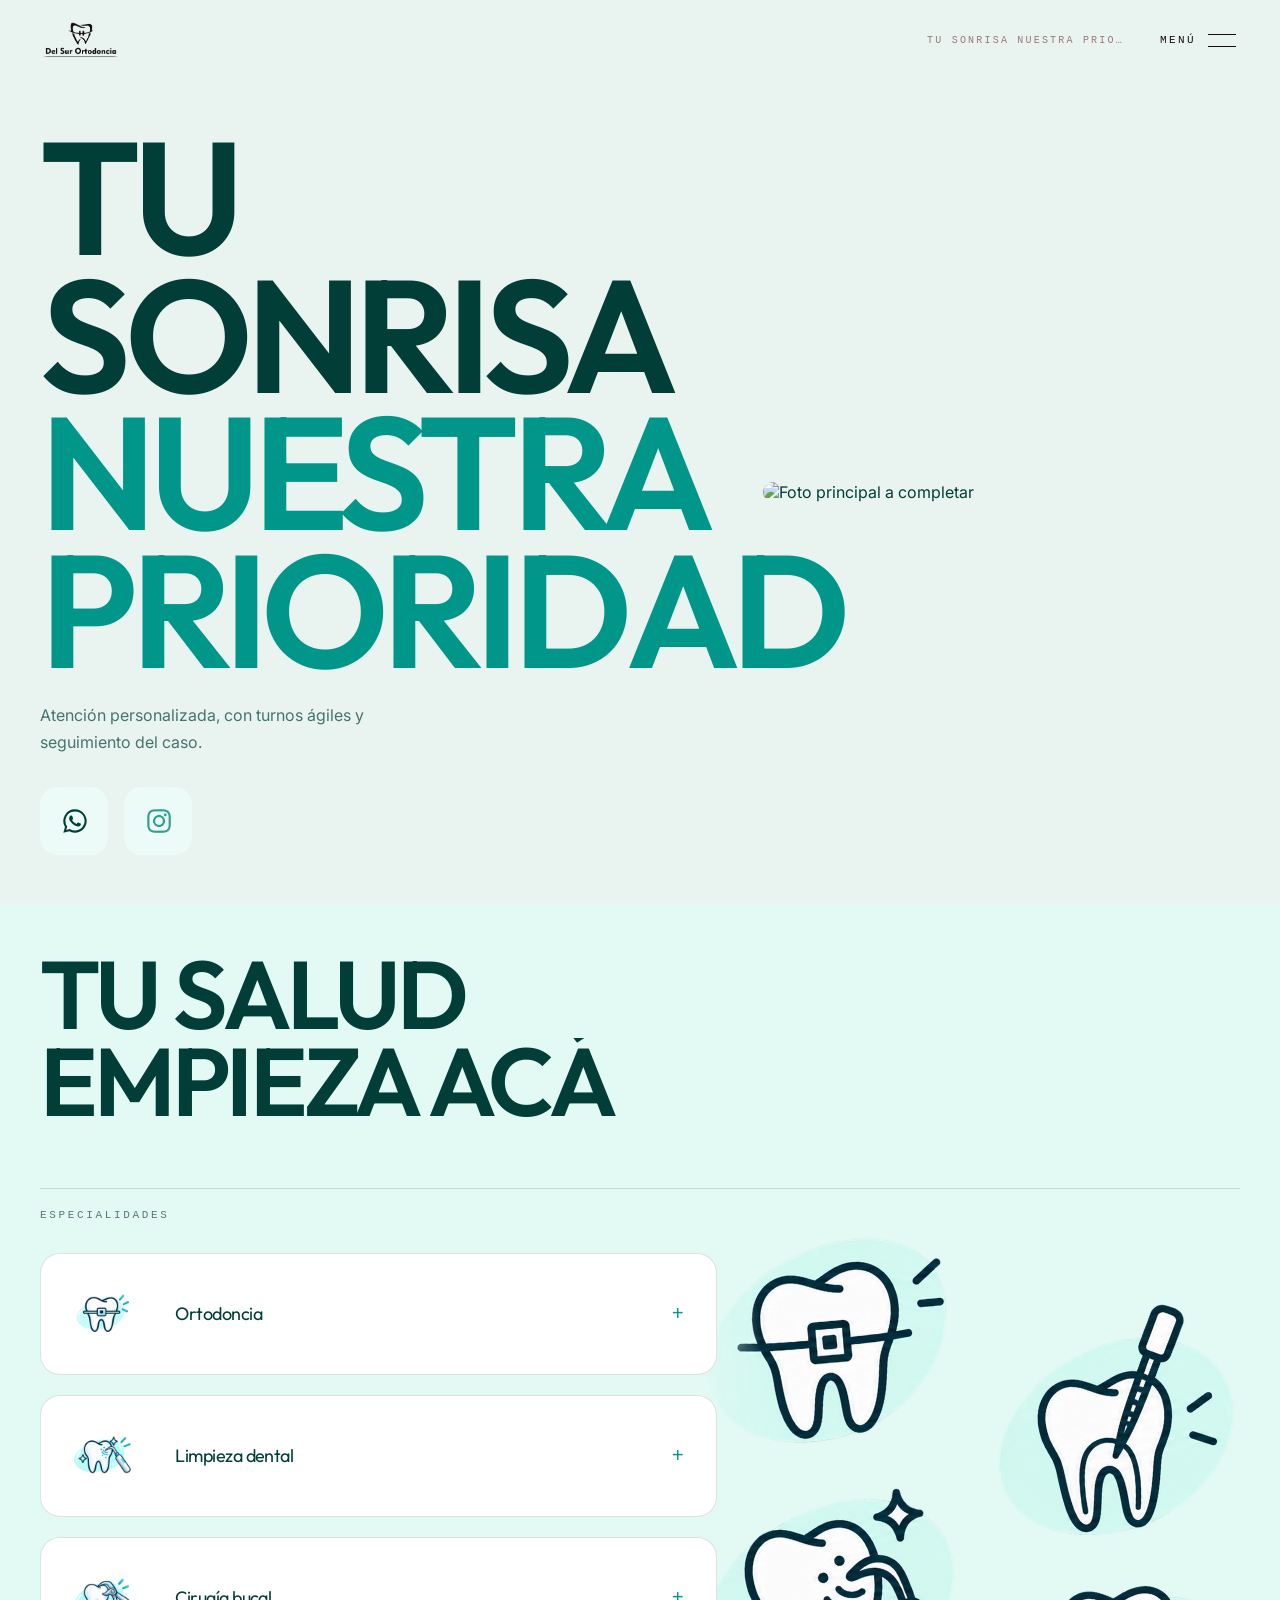
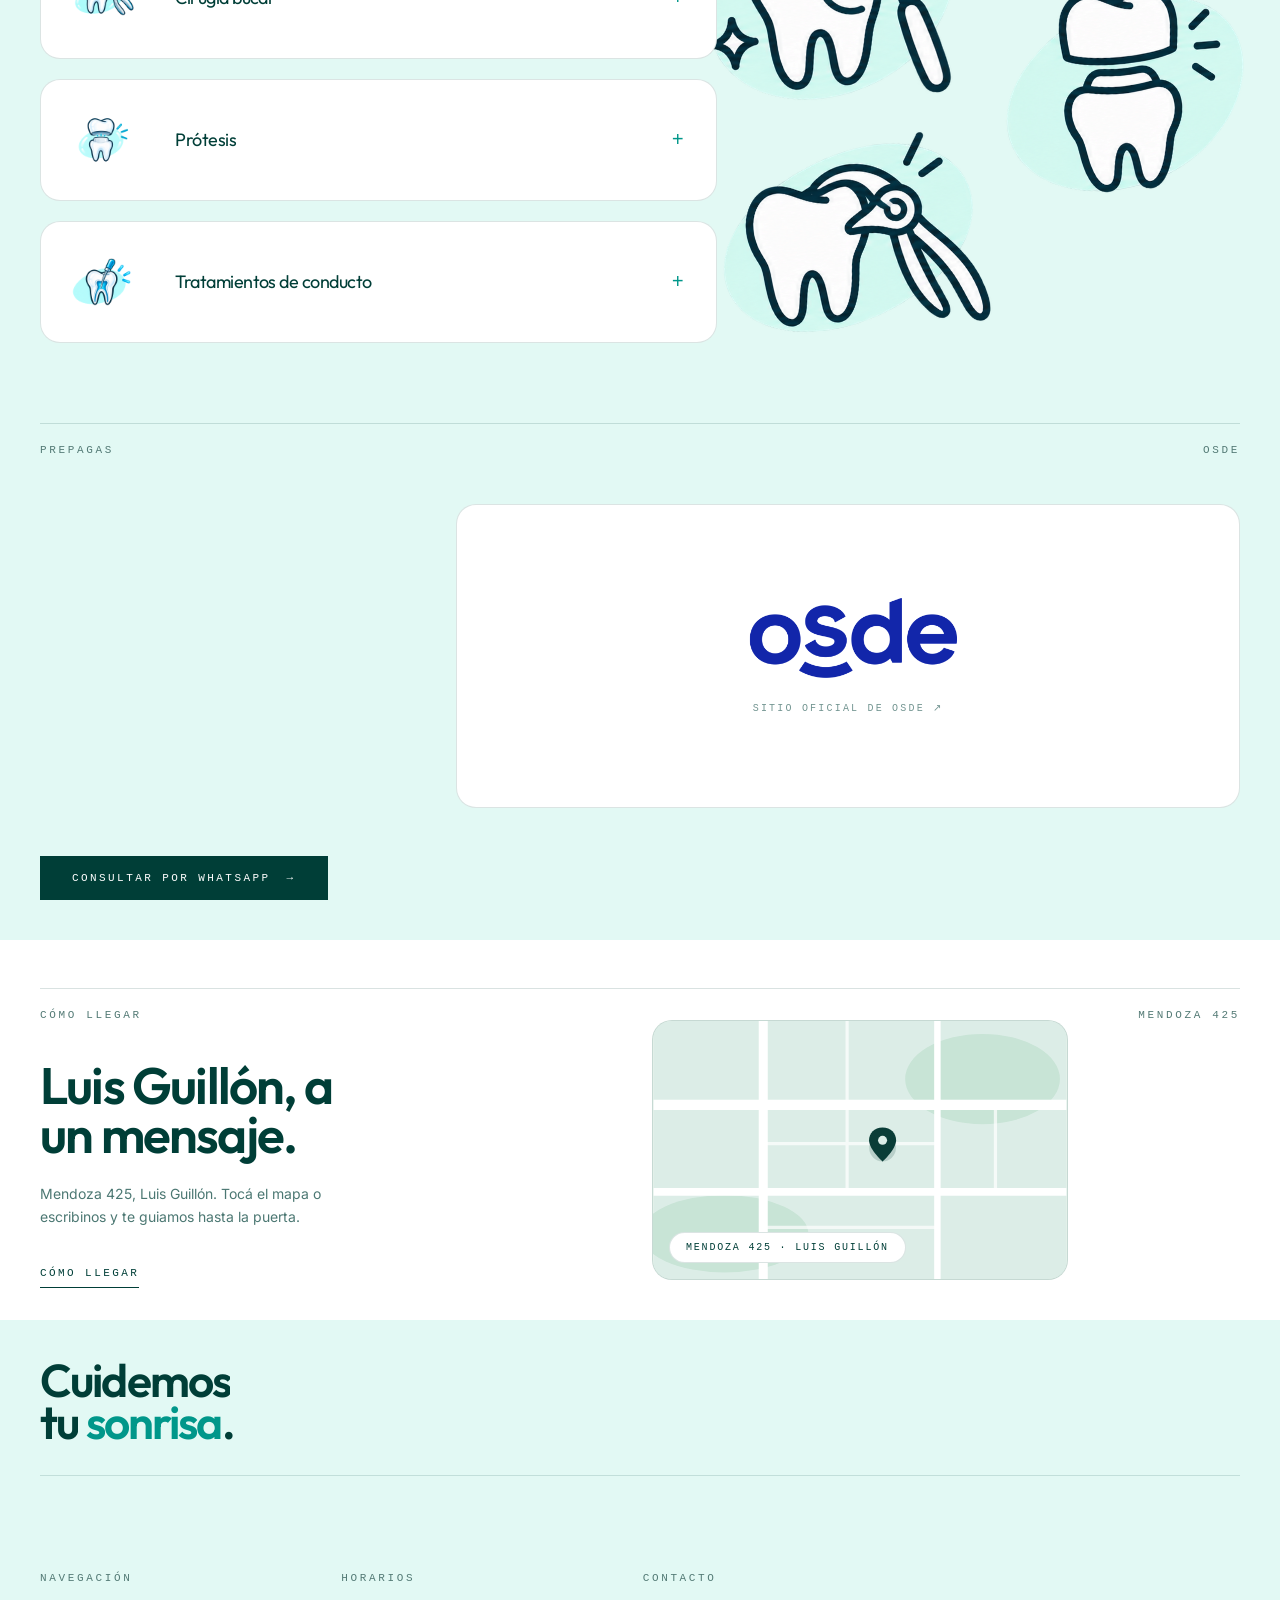
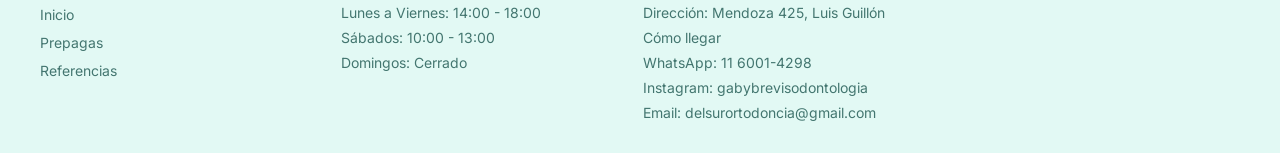
==== commit c7d72485: "Celu" ====
--- a/index.html
+++ b/index.html
@@ -366,7 +366,7 @@
     </div>
   </footer>
   <script src="js/site.js?v=3" defer></script>
-  <script src="js/efectos.js?v=2" defer></script>
+  <script src="js/efectos.js?v=3" defer></script>
 </body>
 
 </html>
